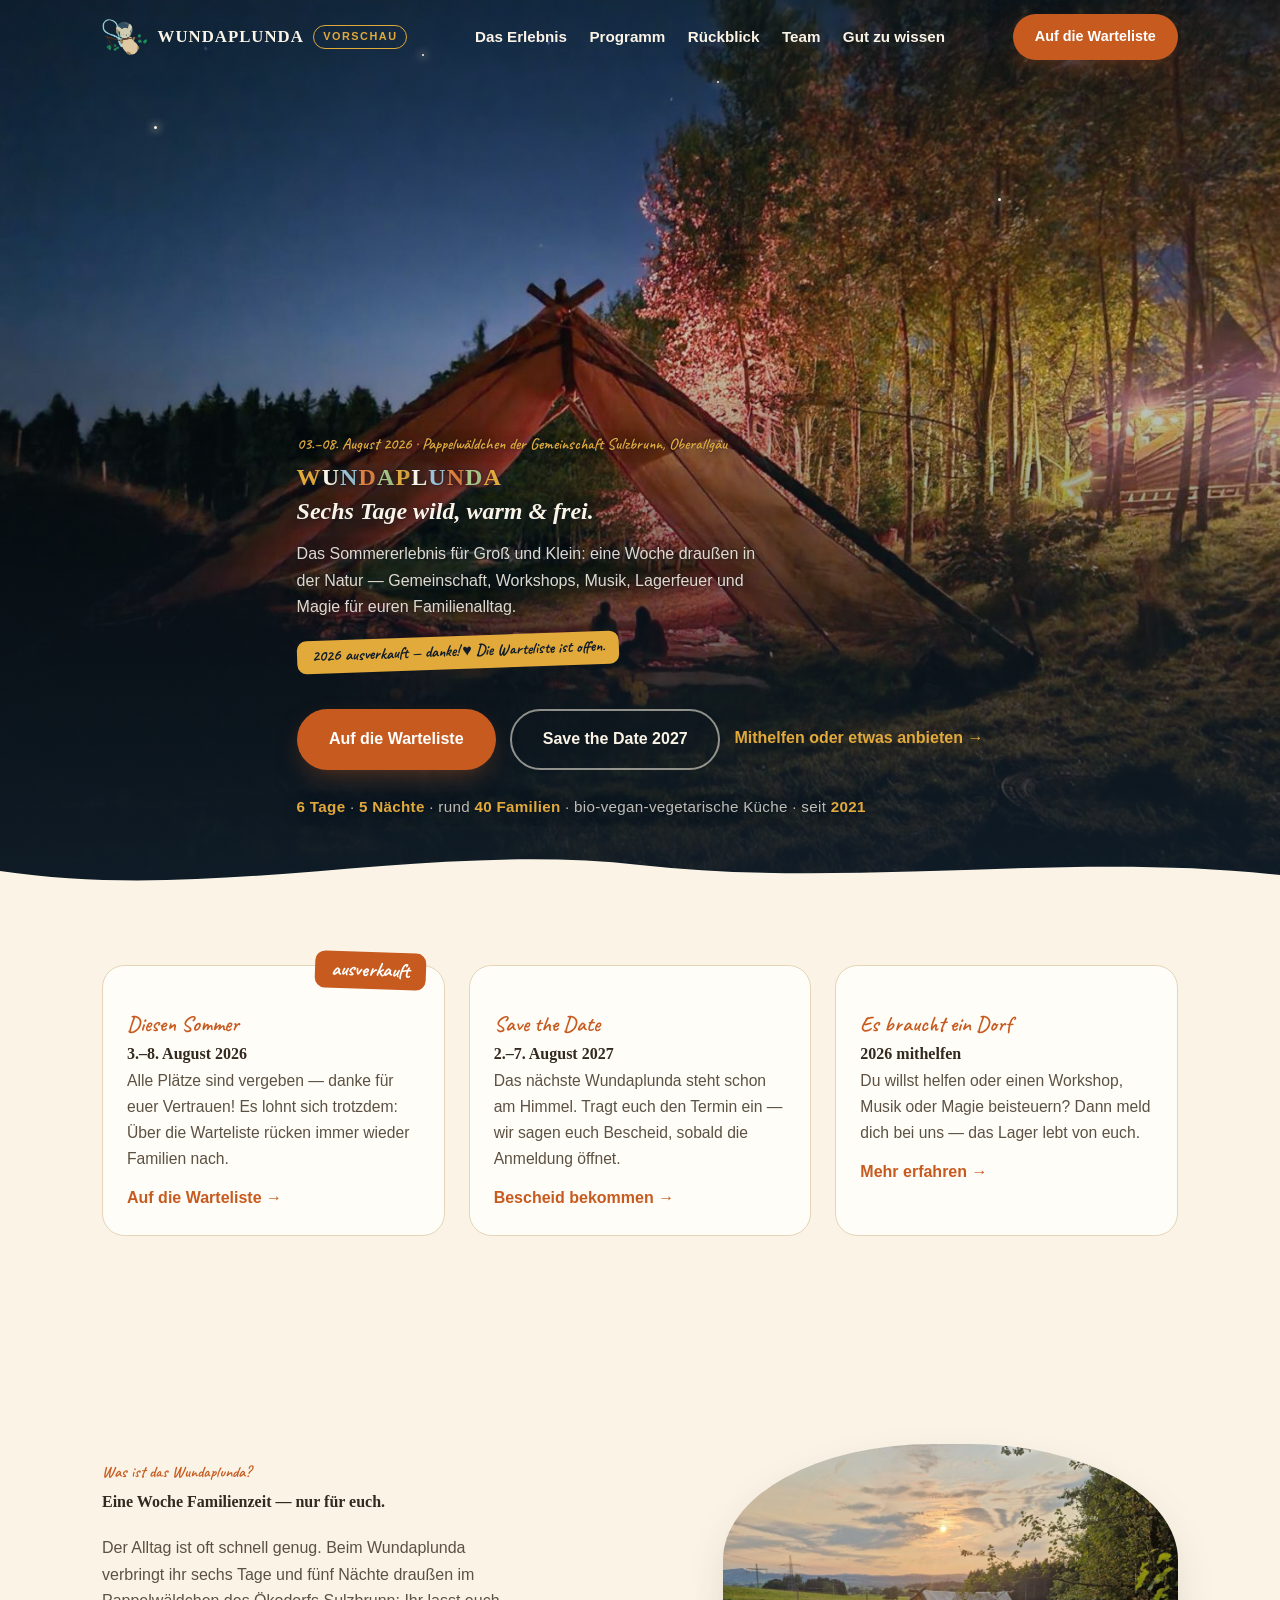
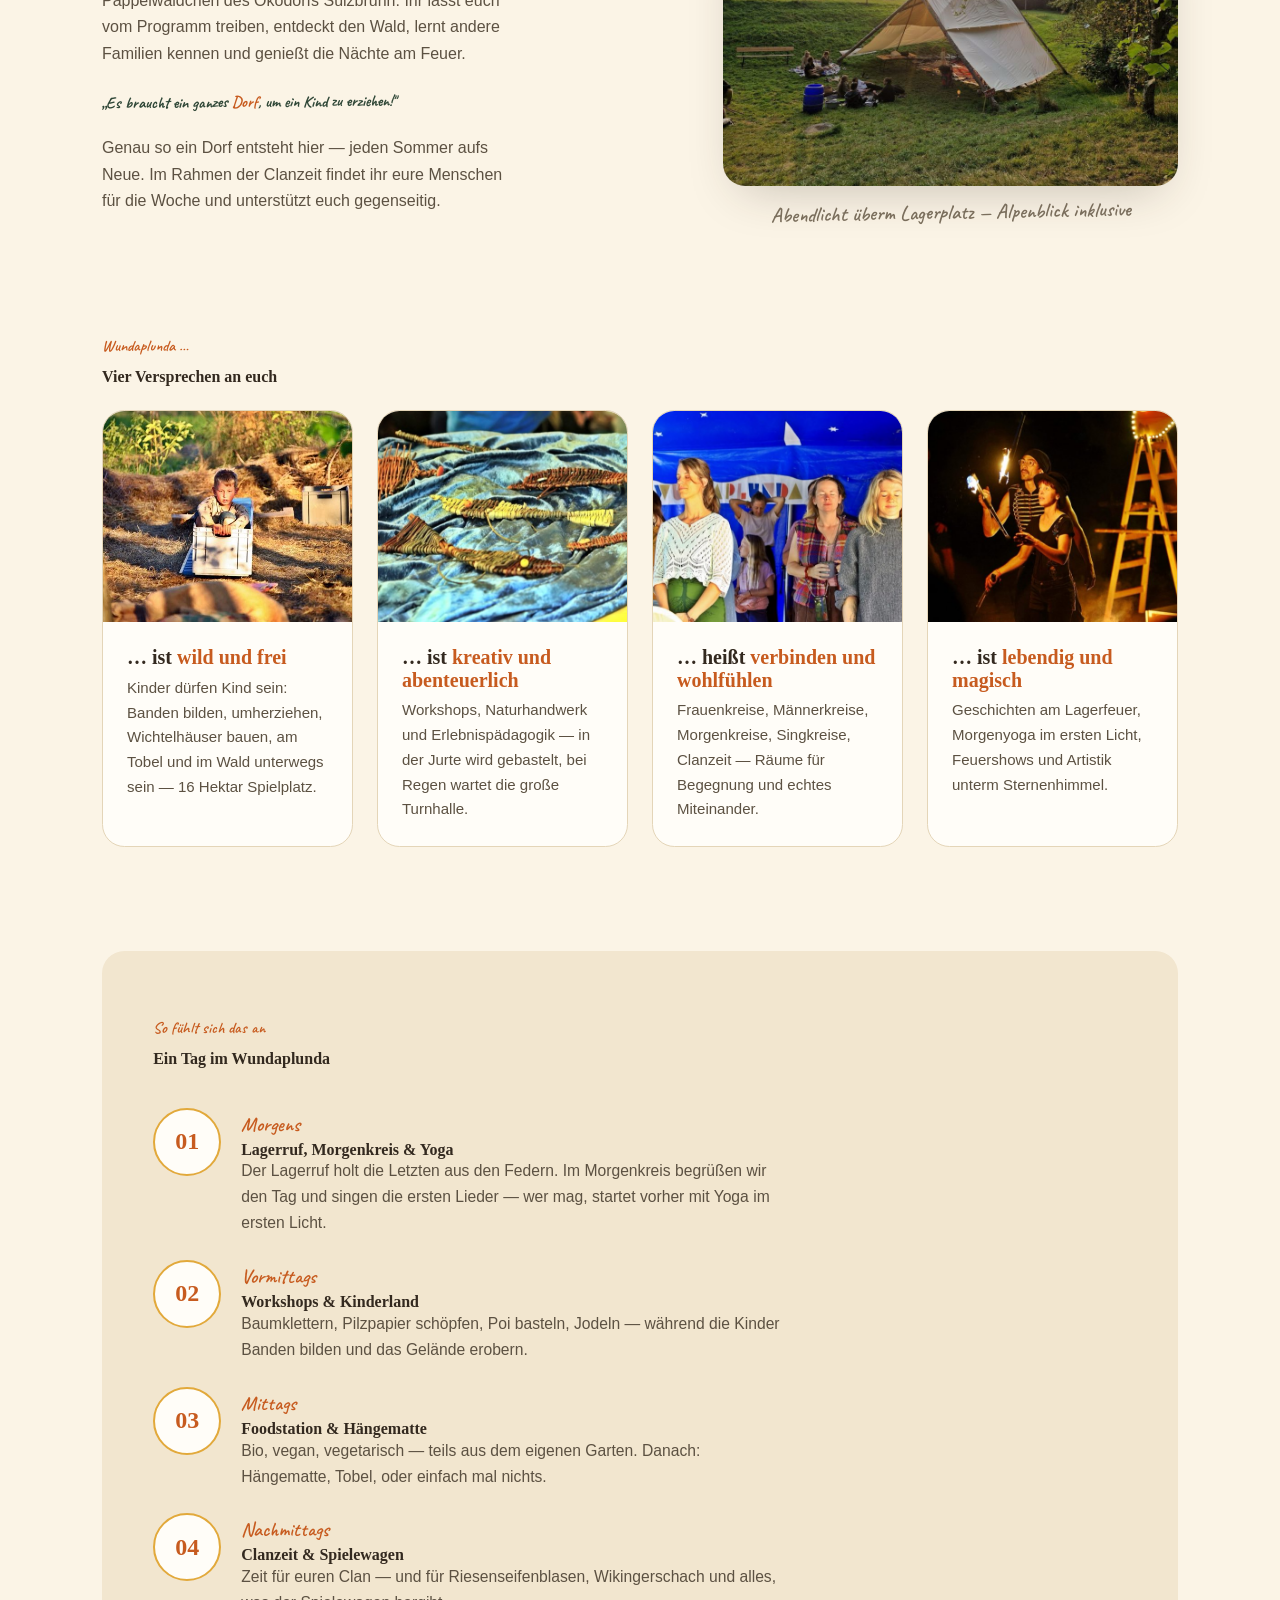
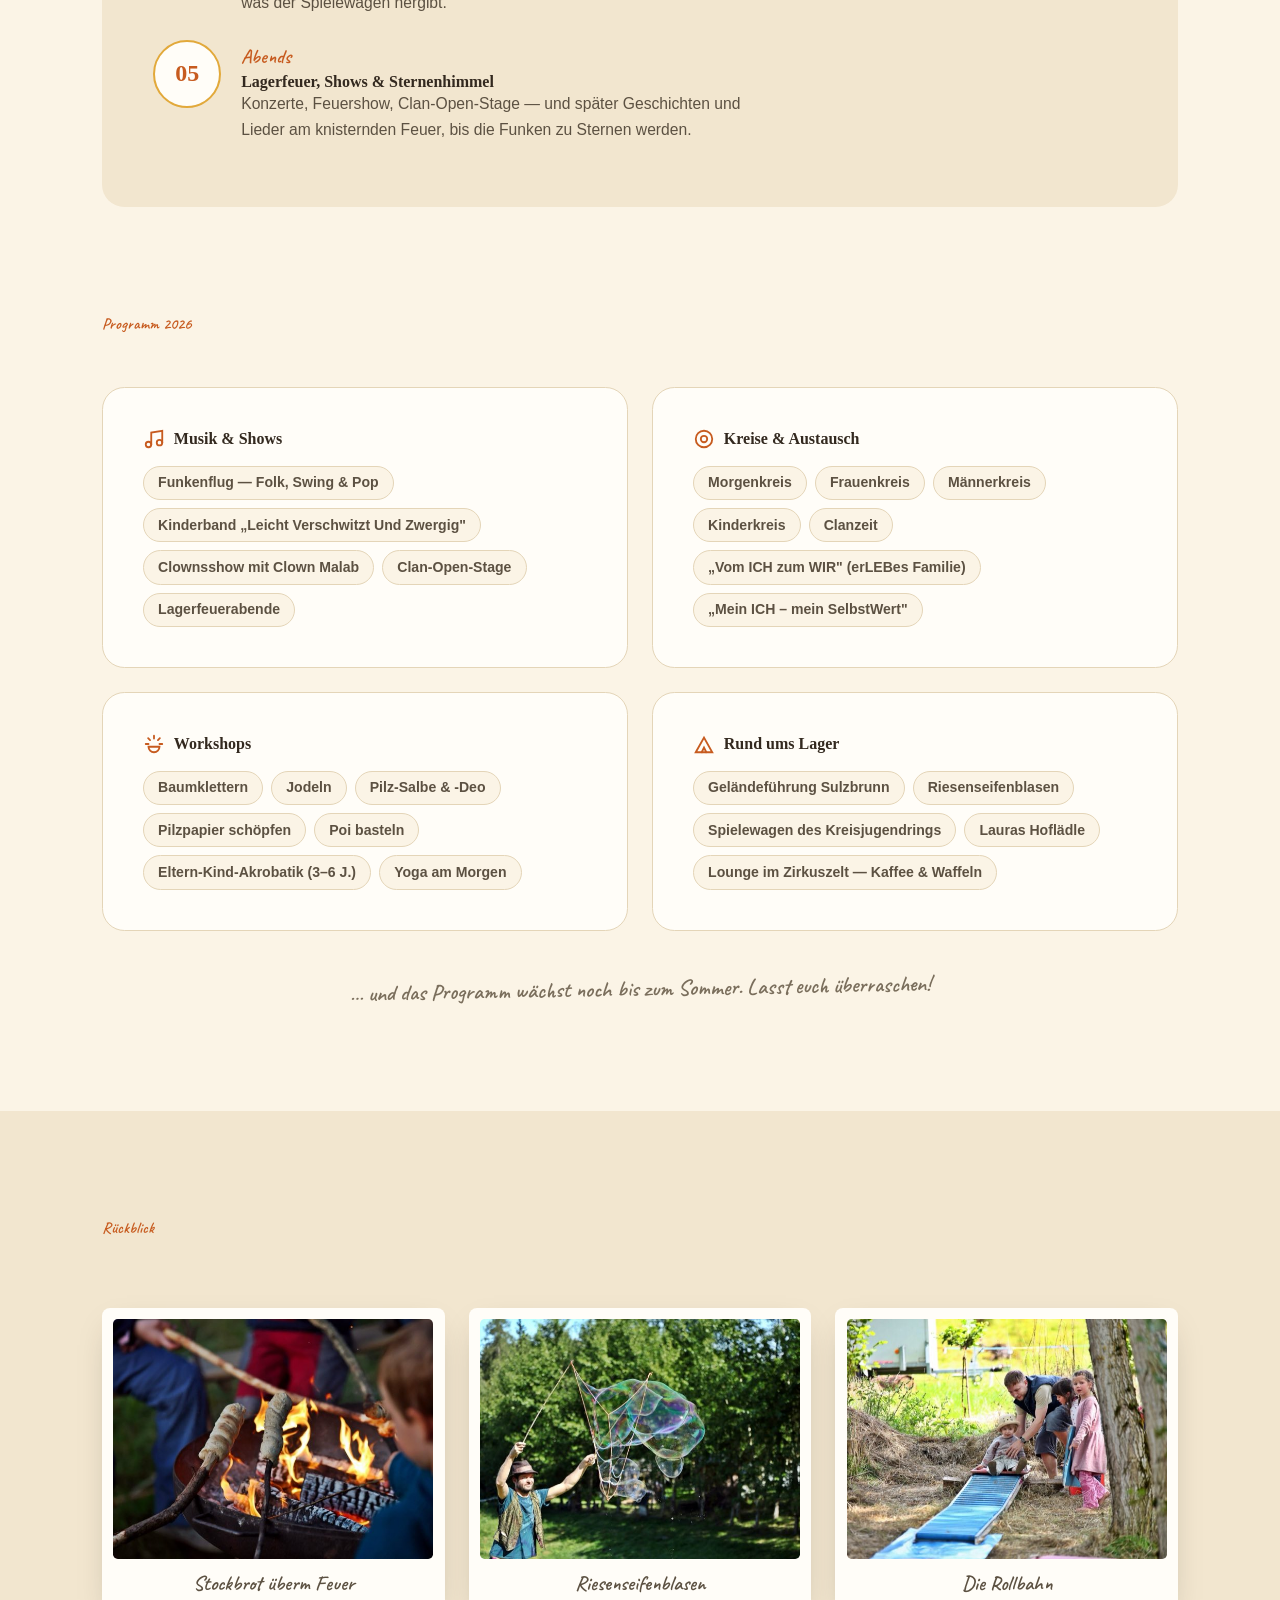
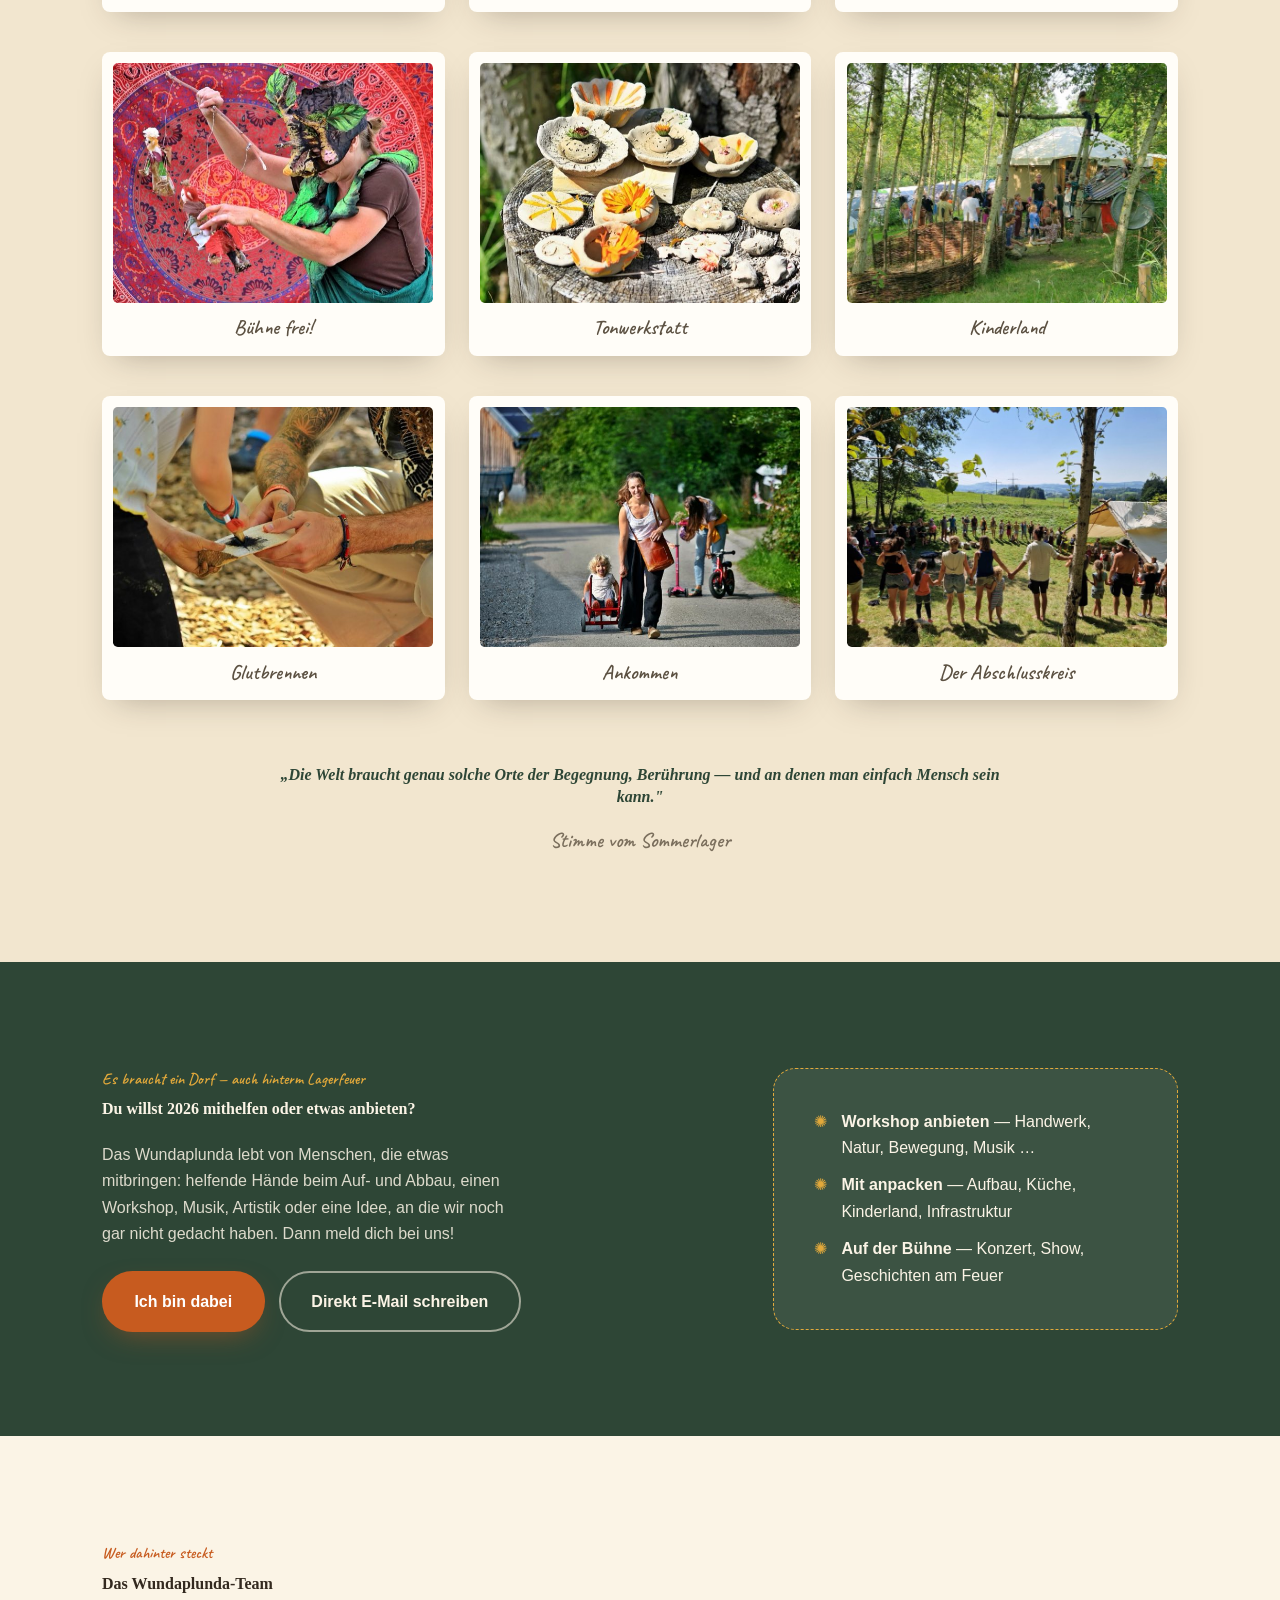
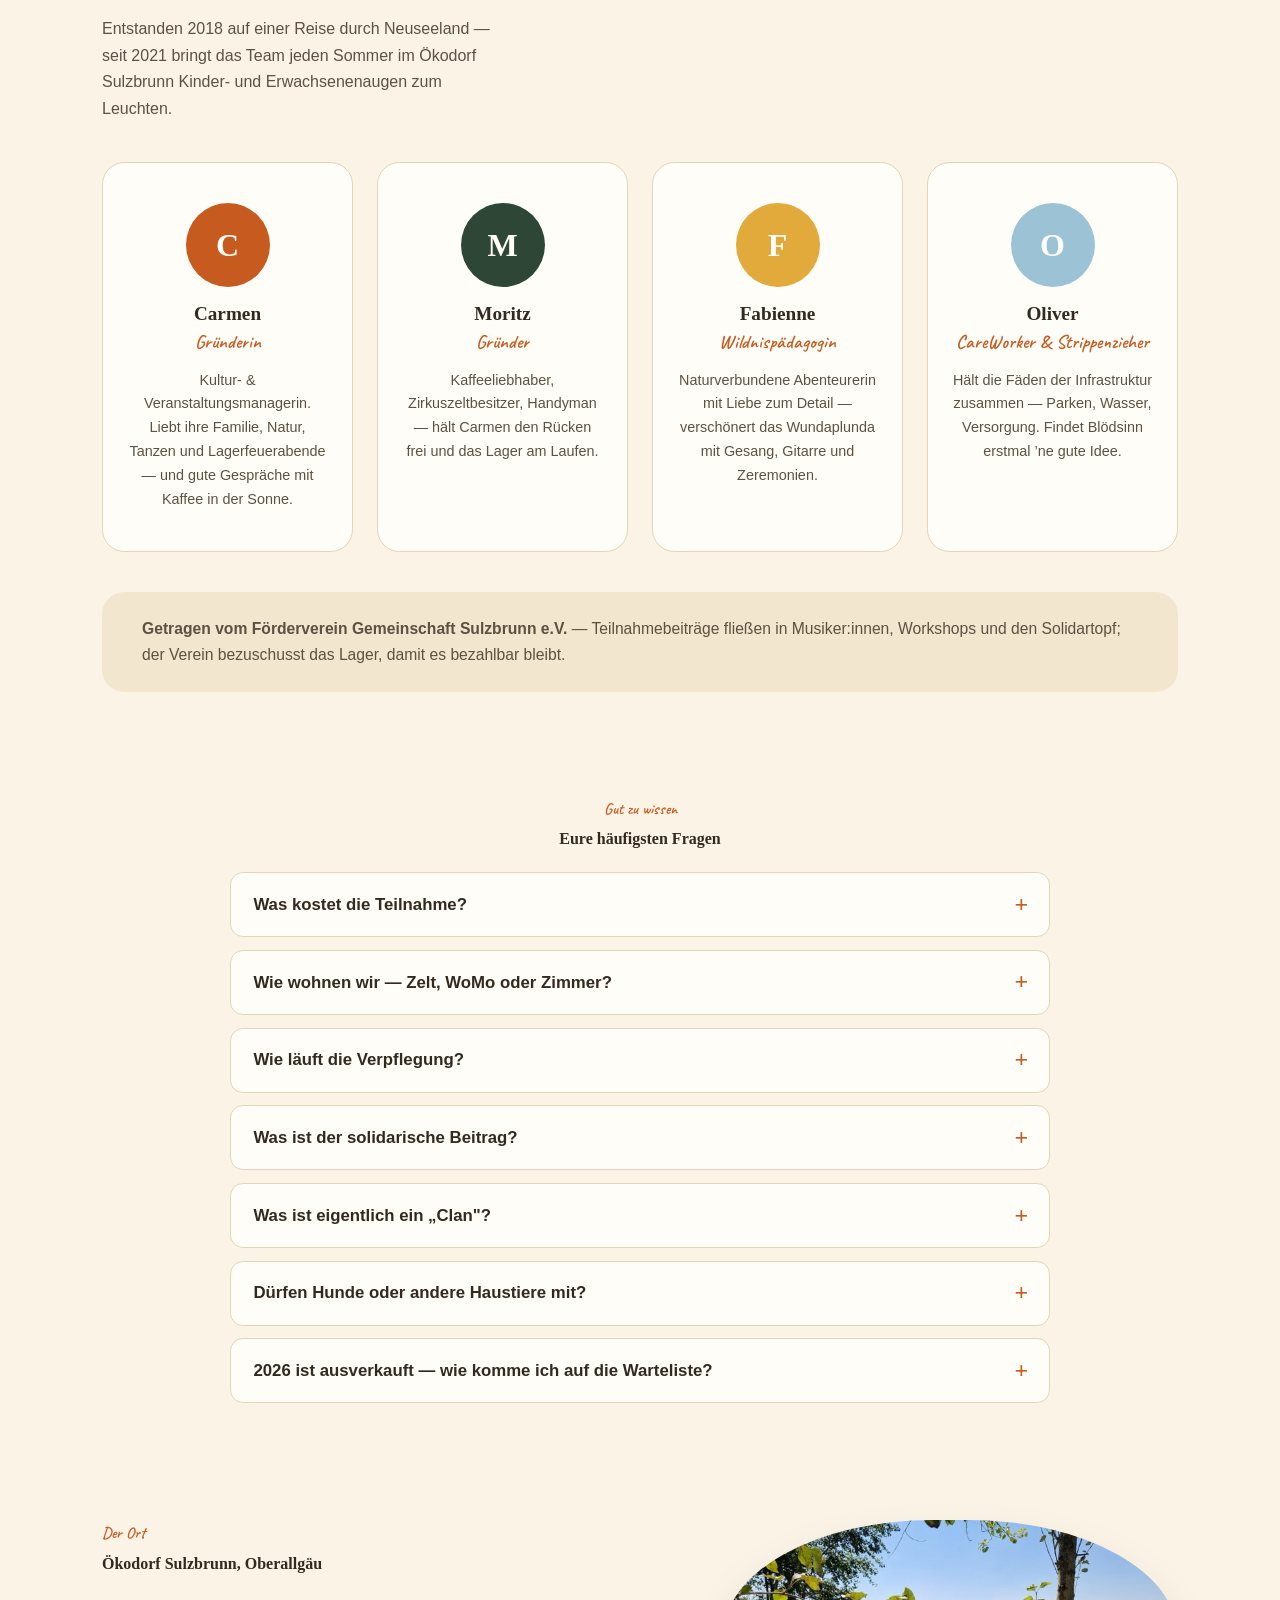
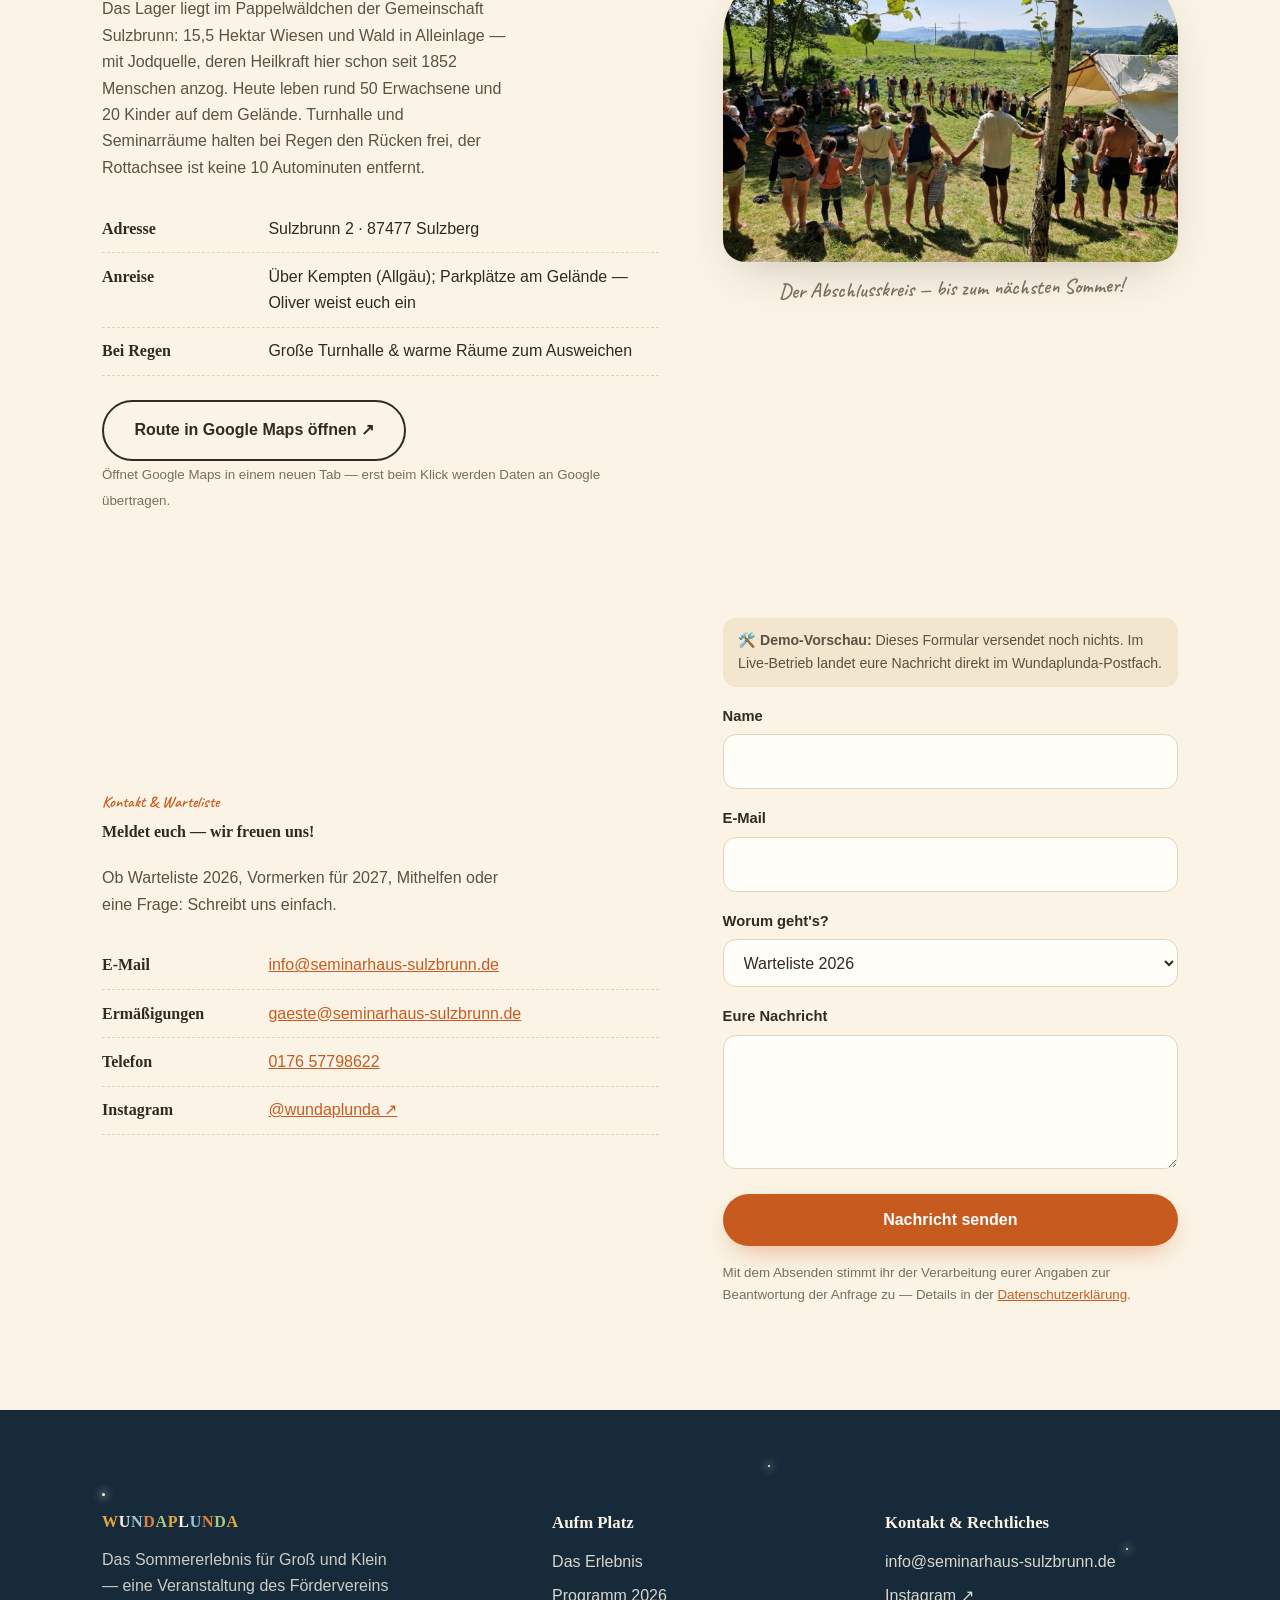
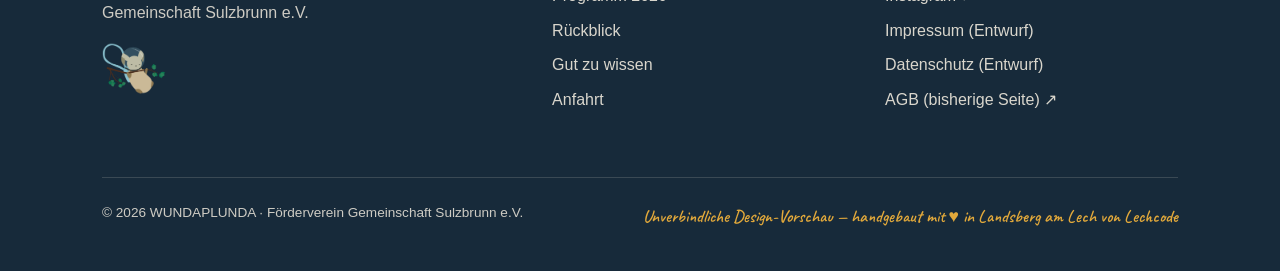
==== index.html @ b1e752c8 "Wundaplunda Design-Vorschau (Demo, noindex) Unverbindliche Design-Vorschau für das Familien-Sommerca" ====
<!DOCTYPE html>
<html lang="de">
<head>
<meta charset="UTF-8">
<meta name="viewport" content="width=device-width, initial-scale=1.0">
<script>if(location.search.indexOf('foto')===-1)document.documentElement.classList.add('js')</script>
<!-- ENTFERNEN sobald Impressum+Datenschutz live & von der Kundin freigegeben -->
<meta name="robots" content="noindex, nofollow">
<title>WUNDAPLUNDA – Familien-Sommercamp im Allgäu · 03.–08. August 2026 · Vorschau</title>
<meta name="description" content="Das Sommererlebnis für Groß und Klein: 6 Tage Natur, Gemeinschaft, Workshops und Lagerfeuer im Ökodorf Sulzbrunn im Oberallgäu. 2026 ausverkauft – Warteliste offen, Save the Date 2027.">
<meta property="og:title" content="WUNDAPLUNDA – Das Sommererlebnis für Groß und Klein">
<meta property="og:description" content="6 Tage Familien-Natur-Camp im Ökodorf Sulzbrunn, Oberallgäu. 2026 ausverkauft – Warteliste offen · Save the Date: 02.–07.08.2027.">
<meta property="og:type" content="website">
<meta property="og:locale" content="de_DE">
<meta property="og:image" content="https://lechcode.github.io/wundaplunda-vorschau/assets/og.jpg">
<meta property="og:url" content="https://lechcode.github.io/wundaplunda-vorschau/">
<meta name="theme-color" content="#172A3A">
<link rel="icon" href="data:image/svg+xml,%3Csvg xmlns='http://www.w3.org/2000/svg' viewBox='0 0 64 64'%3E%3Ccircle cx='32' cy='32' r='32' fill='%23172A3A'/%3E%3Cpath d='M32 14 L50 50 L14 50 Z' fill='%23FBF4E6'/%3E%3Cpath d='M32 30 L40 50 L24 50 Z' fill='%23C75B1F'/%3E%3Ccircle cx='48' cy='16' r='2.5' fill='%23E2A93B'/%3E%3Ccircle cx='16' cy='22' r='1.5' fill='%23E2A93B'/%3E%3C/svg%3E">
<link rel="preload" href="assets/fonts/fraunces-900.woff2" as="font" type="font/woff2" crossorigin>
<link rel="preload" as="image" href="assets/img/hero-nacht-700.jpg" media="(max-width: 540px)">
<link rel="preload" as="image" href="assets/img/hero-nacht-900.jpg" media="(min-width: 541px) and (max-width: 720px)">
<link rel="preload" as="image" href="assets/img/hero-nacht-1600.jpg" media="(min-width: 1201px)">
<link rel="stylesheet" href="assets/fonts.css">
<script type="application/ld+json">
{"@context":"https://schema.org","@type":"Event","name":"WUNDAPLUNDA – Das Sommererlebnis für Groß und Klein","startDate":"2026-08-03","endDate":"2026-08-08","eventAttendanceMode":"https://schema.org/OfflineEventAttendanceMode","eventStatus":"https://schema.org/EventScheduled","location":{"@type":"Place","name":"Gemeinschaft Sulzbrunn (Pappelwäldchen)","address":{"@type":"PostalAddress","streetAddress":"Sulzbrunn 2","postalCode":"87477","addressLocality":"Sulzberg","addressRegion":"Bayern","addressCountry":"DE"}},"organizer":{"@type":"Organization","name":"Förderverein Gemeinschaft Sulzbrunn e.V.","email":"info@seminarhaus-sulzbrunn.de"},"offers":{"@type":"Offer","price":"180","priceCurrency":"EUR","availability":"https://schema.org/SoldOut"},"sameAs":["https://www.instagram.com/wundaplunda/"]}
</script>
<style>
:root{
  --creme:#FBF4E6; --sand:#F2E6CF; --nacht:#172A3A; --nacht-tief:#101D29;
  --tanne:#2E4636; --ink:#33291F; --ink-soft:#5C5142; --muted:#7A6E5C;
  --glut:#C75B1F; --glut-tief:#A8481A; --honig:#E2A93B; --himmel:#9CC3D5; --salbei:#A8C686;
  --line:#E4D5B8; --hell:#FFFDF8;
  --display:'Fraunces',Georgia,serif; --sans:'Nunito Sans',-apple-system,'Segoe UI',sans-serif; --hand:'Caveat',cursive;
  --step--1:clamp(.83rem,.8rem+.2vw,.94rem); --step-0:clamp(1rem,.95rem+.3vw,1.13rem);
  --step-1:clamp(1.2rem,1.1rem+.5vw,1.5rem); --step-2:clamp(1.5rem,1.3rem+1vw,2rem);
  --step-3:clamp(1.9rem,1.5rem+1.8vw,2.7rem); --step-4:clamp(2.3rem,1.8rem+2.8vw,3.7rem);
  --step-5:clamp(2.8rem,2rem+4vw,4.6rem);
  --s1:.5rem; --s2:1rem; --s3:1.5rem; --s4:2.5rem; --s5:4rem; --s6:6.5rem;
  --radius:1.4rem; --radius-s:.8rem; --shadow:0 18px 50px -18px rgba(51,41,31,.28);
  --ease:cubic-bezier(.22,.8,.3,1); --nav-h:74px; --wrap:1140px;
}
*{margin:0;padding:0;box-sizing:border-box}
html{scroll-behavior:smooth;scroll-padding-top:calc(var(--nav-h) + 14px)}
@media (prefers-reduced-motion:reduce){html{scroll-behavior:auto}}
body{font-family:var(--sans);font-size:var(--step-0);line-height:1.65;color:var(--ink);background:var(--creme);overflow-x:hidden;-webkit-font-smoothing:antialiased}
img{max-width:100%;height:auto;display:block}
a{color:var(--glut)}
h1,h2,h3{font-family:var(--display);line-height:1.12;font-weight:700}
.sr-only{position:absolute;width:1px;height:1px;padding:0;margin:-1px;overflow:hidden;clip:rect(0 0 0 0);white-space:nowrap;border:0}
.skip{position:absolute;left:-999px;top:0;background:var(--glut);color:#fff;padding:.7rem 1.2rem;z-index:200;border-radius:0 0 .6rem 0;font-weight:700;text-decoration:none}
.skip:focus{left:0}
:focus-visible{outline:3px solid var(--glut);outline-offset:3px;border-radius:4px}
.wrap{max-width:var(--wrap);margin:0 auto;padding:0 clamp(1.1rem,4vw,2rem)}
section{padding:var(--s6) 0}
.eyebrow{font-family:var(--hand);font-size:clamp(1.3rem,1.1rem+1vw,1.7rem);color:var(--glut);display:block;margin-bottom:var(--s1)}
.dark .eyebrow{color:var(--honig)}
h2{font-size:var(--step-3);margin-bottom:var(--s3)}
.lead{font-size:var(--step-1);color:var(--ink-soft);max-width:46ch}
.btn{display:inline-block;font-weight:700;font-size:var(--step-0);text-decoration:none;border-radius:99px;padding:.95em 1.9em;transition:transform .25s var(--ease),box-shadow .25s var(--ease),background .25s;border:2px solid transparent;cursor:pointer}
.btn-glut{background:var(--glut);color:#fff;box-shadow:0 10px 28px -10px rgba(199,91,31,.55)}
.btn-glut:hover{background:var(--glut-tief);transform:translateY(-2px)}
.btn-ghost{border-color:rgba(251,244,230,.55);color:var(--creme)}
.btn-ghost:hover{background:rgba(251,244,230,.12);transform:translateY(-2px)}
.btn-ghost.on-light{border-color:var(--ink);color:var(--ink)}
.btn-ghost.on-light:hover{background:rgba(51,41,31,.06)}

/* ---------- Nav ---------- */
.nav{position:fixed;inset:0 0 auto 0;height:var(--nav-h);z-index:100;display:flex;align-items:center;transition:background .3s,box-shadow .3s}
.nav .wrap{width:100%;display:flex;align-items:center;justify-content:space-between;gap:1rem}
.nav.scrolled{background:rgba(251,244,230,.92);backdrop-filter:blur(12px);box-shadow:0 4px 24px rgba(51,41,31,.1)}
.brand{display:flex;align-items:center;gap:.6rem;text-decoration:none}
.brand img{width:46px;height:39px;object-fit:contain}
.brand b{font-family:var(--display);font-weight:900;letter-spacing:.06em;font-size:1.05rem;color:var(--creme);transition:color .3s}
.nav.scrolled .brand b{color:var(--ink)}
.demo-pill{font-size:.68rem;font-weight:700;letter-spacing:.14em;text-transform:uppercase;border:1.5px solid var(--honig);color:var(--honig);border-radius:99px;padding:.2em .8em}
.nav.scrolled .demo-pill{color:var(--glut);border-color:var(--glut)}
.nav nav{display:flex;align-items:center;gap:1.4rem}
.nav nav a{text-decoration:none;font-weight:600;font-size:.95rem;color:var(--creme);transition:color .3s}
.nav.scrolled nav a{color:var(--ink)}
.nav nav a:hover{color:var(--honig)}
.nav .btn{padding:.6em 1.4em;font-size:.9rem}
.burger{display:none;background:none;border:0;width:46px;height:46px;cursor:pointer;z-index:130}
.burger span{display:block;width:25px;height:2.5px;background:var(--creme);margin:5.5px auto;border-radius:2px;transition:all .3s var(--ease)}
.nav.scrolled .burger span{background:var(--ink)}
.menu-open .burger span:nth-child(1){transform:translateY(8px) rotate(45deg)}
.menu-open .burger span:nth-child(2){opacity:0}
.menu-open .burger span:nth-child(3){transform:translateY(-8px) rotate(-45deg)}
.mobile-menu{position:fixed;inset:0;background:var(--nacht);display:flex;flex-direction:column;align-items:center;justify-content:center;gap:1.6rem;z-index:120;opacity:0;visibility:hidden;transition:opacity .35s var(--ease),visibility .35s}
.menu-open .mobile-menu{opacity:1;visibility:visible}
.mobile-menu a{color:var(--creme);text-decoration:none;font-family:var(--display);font-size:1.6rem;font-weight:600}
.mobile-menu a:hover{color:var(--honig)}
@media (max-width:920px){.nav nav,.nav .btn-glut{display:none}.burger{display:block}}

/* ---------- Hero ---------- */
.hero{position:relative;min-height:100svh;display:flex;align-items:flex-end;color:var(--creme);background:var(--nacht);padding:0}
.hero picture{position:absolute;inset:0}
.hero-img{position:absolute;inset:0;width:100%;height:100%;object-fit:cover;object-position:center 38%}
.hero::after{content:"";position:absolute;inset:0;background:linear-gradient(180deg,rgba(16,29,41,.55) 0%,rgba(16,29,41,.18) 38%,rgba(16,29,41,.62) 74%,rgba(16,29,41,.94) 100%)}
.hero .wrap{position:relative;z-index:2;padding-top:calc(var(--nav-h) + 4vh);padding-bottom:clamp(4.5rem,9vh,7rem)}
.hero .eyebrow,.hero .wordmark,.hero .h1-line,.hero p.sub,.hero-facts{text-shadow:0 1px 14px rgba(16,29,41,.85),0 0 2px rgba(16,29,41,.6)}
.star{position:absolute;border-radius:50%;background:#FFF6DF;box-shadow:0 0 8px 1px rgba(255,246,223,.9);z-index:1}
.js .star{animation:twinkle 3.4s ease-in-out infinite}
.star:nth-child(2){animation-delay:1.1s}.star:nth-child(3){animation-delay:2.2s}.star:nth-child(4){animation-delay:.6s}
@keyframes twinkle{0%,100%{opacity:.25}50%{opacity:1}}
.hero-badge{display:inline-block;font-family:var(--hand);font-size:clamp(1.25rem,1.1rem+.8vw,1.6rem);font-weight:700;color:var(--nacht-tief);background:var(--honig);padding:.15em .9em .25em;border-radius:.6em;transform:rotate(-2deg);margin:var(--s2) 0;box-shadow:var(--shadow)}
.wordmark{font-family:var(--display);font-weight:900;font-size:var(--step-5);letter-spacing:.045em;line-height:1.04;display:block}
.wordmark span:nth-child(5n+1){color:var(--honig)}
.wordmark span:nth-child(5n+2){color:var(--creme)}
.wordmark span:nth-child(5n+3){color:var(--himmel)}
.wordmark span:nth-child(5n+4){color:#E0813F}
.wordmark span:nth-child(5n+5){color:var(--salbei)}
.hero h1 .h1-line{display:block;font-size:var(--step-3);font-weight:600;color:var(--creme);margin-top:.35em;font-style:italic}
.hero p.sub{max-width:52ch;margin:var(--s2) 0 0;color:rgba(251,244,230,.88);font-size:var(--step-1)}
.hero-ctas{display:flex;flex-wrap:wrap;gap:.9rem;align-items:center;margin-top:var(--s3)}
.hero-link{color:var(--honig);font-weight:700;text-decoration:none;border-bottom:2px solid transparent}
.hero-link:hover{border-color:var(--honig)}
.hero-facts{margin-top:var(--s3);font-size:.95rem;color:rgba(251,244,230,.75);letter-spacing:.02em}
.hero-facts b{color:var(--honig);font-weight:700}

/* ---------- Wellen-Trenner ---------- */
.wave{display:block;width:100%;height:60px;margin-top:-59px;position:relative;z-index:3}

/* ---------- Termin-Leiste ---------- */
.termine{padding-top:var(--s5)}
.cards3{display:grid;grid-template-columns:repeat(3,1fr);gap:var(--s3)}
.tcard{background:var(--hell);border:1px solid var(--line);border-radius:var(--radius);padding:var(--s4) var(--s3) var(--s3);position:relative;transition:transform .3s var(--ease),box-shadow .3s var(--ease)}
.tcard:hover{transform:translateY(-5px);box-shadow:var(--shadow)}
.tcard .tag{font-family:var(--hand);font-size:1.35rem;color:var(--glut)}
.tcard h3{font-size:var(--step-2);margin:.2em 0 .35em}
.tcard p{color:var(--ink-soft);font-size:.98rem}
.tcard a.more{font-weight:700;text-decoration:none;display:inline-block;margin-top:.8em}
.soldout{position:absolute;top:-14px;right:18px;font-family:var(--hand);font-weight:700;font-size:1.25rem;background:var(--glut);color:#fff;padding:.05em .8em .15em;border-radius:.5em;transform:rotate(2deg)}

/* ---------- Erlebnis ---------- */
.split{display:grid;grid-template-columns:1.1fr .9fr;gap:var(--s5);align-items:center}
.arch{border-radius:46% 46% var(--radius) var(--radius)/34% 34% var(--radius) var(--radius);overflow:hidden;box-shadow:var(--shadow);position:relative}
.arch img{width:100%;height:100%;object-fit:cover}
.caption{font-family:var(--hand);font-size:1.3rem;color:var(--muted);text-align:center;margin-top:.6rem;transform:rotate(-1deg)}
.dorf-zitat{font-family:var(--hand);font-size:clamp(1.7rem,1.3rem+2vw,2.6rem);line-height:1.25;color:var(--tanne);margin:var(--s3) 0;display:block;transform:rotate(-.5deg)}
.dorf-zitat b{color:var(--glut)}

/* ---------- Werte ---------- */
.werte-grid{display:grid;grid-template-columns:repeat(4,1fr);gap:var(--s3)}
.wcard{background:var(--hell);border-radius:var(--radius);overflow:hidden;border:1px solid var(--line);transition:transform .3s var(--ease),box-shadow .3s var(--ease)}
.wcard:hover{transform:translateY(-6px);box-shadow:var(--shadow)}
.wcard img{aspect-ratio:4/3.4;object-fit:cover;width:100%}
.wcard .pad{padding:var(--s3)}
.wcard h3{font-size:1.25rem;margin-bottom:.35em}
.wcard h3 em{color:var(--glut);font-style:normal}
.wcard p{font-size:.94rem;color:var(--ink-soft)}

/* ---------- Tagesablauf ---------- */
.tag-ablauf{background:var(--sand);border-radius:var(--radius);padding:var(--s5) clamp(1.2rem,4vw,3.5rem)}
.steps{counter-reset:s;display:grid;gap:var(--s3);margin-top:var(--s4)}
.step{display:grid;grid-template-columns:64px 1fr;gap:var(--s3);align-items:start;counter-increment:s}
.step::before{content:counter(s,decimal-leading-zero);font-family:var(--display);font-weight:900;font-size:1.5rem;color:var(--glut);background:var(--hell);border:2px solid var(--honig);width:64px;height:64px;border-radius:50%;display:flex;align-items:center;justify-content:center}
.step h3{font-size:var(--step-1)}
.step .when{font-family:var(--hand);color:var(--glut);font-size:1.25rem;display:block}
.step p{color:var(--ink-soft);font-size:.98rem;max-width:62ch}

/* ---------- Programm ---------- */
.prog-grid{display:grid;grid-template-columns:repeat(2,1fr);gap:var(--s3)}
.pcard{background:var(--hell);border:1px solid var(--line);border-radius:var(--radius);padding:var(--s4)}
.pcard h3{font-size:var(--step-1);margin-bottom:var(--s2);display:flex;align-items:center;gap:.55em}
.pcard h3 svg{flex:none}
.chips{display:flex;flex-wrap:wrap;gap:.5rem}
.chip{font-size:.88rem;font-weight:600;background:var(--creme);border:1px solid var(--line);border-radius:99px;padding:.32em 1em;color:var(--ink-soft)}
.prog-note{font-family:var(--hand);font-size:1.4rem;color:var(--muted);text-align:center;margin-top:var(--s4);transform:rotate(-1deg)}

/* ---------- Galerie ---------- */
.galerie{background:var(--sand)}
.polaroids{display:grid;grid-template-columns:repeat(3,1fr);gap:var(--s4) var(--s3);margin-top:var(--s4)}
.pol{background:var(--hell);padding:.7rem .7rem 0;border-radius:.5rem;box-shadow:0 12px 32px -14px rgba(51,41,31,.35);transition:transform .35s var(--ease)}
.pol:nth-child(3n+1){transform:rotate(-1.6deg)}
.pol:nth-child(3n+2){transform:rotate(1.2deg)}
.pol:nth-child(3n+3){transform:rotate(-.7deg)}
.pol:hover{transform:rotate(0) scale(1.04);z-index:2}
.pol img{aspect-ratio:4/3;object-fit:cover;border-radius:.3rem;width:100%}
.pol figcaption{font-family:var(--hand);font-size:1.3rem;text-align:center;padding:.45rem 0 .7rem;color:var(--ink-soft)}
.stimme{max-width:760px;margin:var(--s5) auto 0;text-align:center}
.stimme blockquote{font-family:var(--display);font-style:italic;font-weight:600;font-size:var(--step-2);line-height:1.35;color:var(--tanne)}
.stimme cite{font-family:var(--hand);font-style:normal;font-size:1.3rem;color:var(--muted);display:block;margin-top:var(--s2)}

/* ---------- Helfen (dunkel) ---------- */
.dark{background:var(--tanne);color:var(--creme)}
.dark h2{color:var(--creme)}
.dark .lead{color:rgba(251,244,230,.85)}
.helfen .wrap{display:grid;grid-template-columns:1.2fr .8fr;gap:var(--s5);align-items:center}
.helfen-box{background:rgba(251,244,230,.07);border:1px dashed var(--honig);border-radius:var(--radius);padding:var(--s4)}
.helfen-box ul{list-style:none;display:grid;gap:.7rem}
.helfen-box li{padding-left:1.7em;position:relative}
.helfen-box li::before{content:"✺";position:absolute;left:0;color:var(--honig)}

/* ---------- Team ---------- */
.team-grid{display:grid;grid-template-columns:repeat(4,1fr);gap:var(--s3)}
.tm{background:var(--hell);border:1px solid var(--line);border-radius:var(--radius);padding:var(--s4) var(--s3);text-align:center}
.avatar{width:84px;height:84px;border-radius:50%;margin:0 auto var(--s2);display:flex;align-items:center;justify-content:center;font-family:var(--display);font-weight:900;font-size:2rem;color:var(--hell)}
.tm h3{font-size:1.2rem}
.tm .role{font-family:var(--hand);font-size:1.2rem;color:var(--glut);display:block;margin:.15em 0 .5em}
.tm p{font-size:.9rem;color:var(--ink-soft)}
.verein{margin-top:var(--s4);background:var(--sand);border-radius:var(--radius);padding:var(--s3) var(--s4);font-size:.98rem;color:var(--ink-soft)}

/* ---------- FAQ ---------- */
.faq-list{max-width:820px;margin:0 auto}
details{background:var(--hell);border:1px solid var(--line);border-radius:var(--radius-s);margin-bottom:.8rem;overflow:hidden}
summary{cursor:pointer;font-weight:700;font-family:var(--sans);font-size:1.05rem;padding:1.1rem 3.2rem 1.1rem 1.4rem;list-style:none;position:relative}
summary::-webkit-details-marker{display:none}
summary::after{content:"+";position:absolute;right:1.3rem;top:50%;transform:translateY(-50%);font-family:var(--display);font-size:1.5rem;color:var(--glut);transition:transform .3s var(--ease)}
details[open] summary::after{transform:translateY(-50%) rotate(45deg)}
details .a{padding:0 1.4rem 1.3rem;color:var(--ink-soft);font-size:.97rem}
details .a ul{margin:.4em 0 .4em 1.2em}
details .a b{color:var(--ink)}

/* ---------- Ort & Kontakt ---------- */
.ort .split{align-items:start}
.info-zeile{display:flex;gap:.9rem;align-items:baseline;padding:.65rem 0;border-bottom:1px dashed var(--line)}
.info-zeile b{min-width:9.5em;font-family:var(--display)}
form{display:grid;gap:1rem}
label{font-weight:700;font-size:.92rem}
input,select,textarea{width:100%;font:inherit;padding:.85em 1em;border:1.5px solid var(--line);border-radius:var(--radius-s);background:var(--hell);color:var(--ink);margin-top:.3rem}
input:focus,select:focus,textarea:focus{outline:3px solid rgba(199,91,31,.35);border-color:var(--glut)}
.hp{position:absolute;left:-9999px}
.demo-note{font-size:.88rem;background:var(--sand);border-radius:var(--radius-s);padding:.8em 1.1em;color:var(--ink-soft)}
.form-ok{display:none;background:var(--tanne);color:var(--creme);border-radius:var(--radius-s);padding:1em 1.2em;font-weight:600}

/* ---------- Footer ---------- */
footer{background:var(--nacht);color:rgba(251,244,230,.8);padding:var(--s6) 0 var(--s4);position:relative;overflow:hidden}
footer .wordmark{font-size:var(--step-2)}
footer .cols{display:grid;grid-template-columns:1.4fr 1fr 1fr;gap:var(--s4);position:relative;z-index:2}
footer h3{font-family:var(--display);color:var(--creme);margin-bottom:var(--s2);font-size:1.05rem}
footer a{color:rgba(251,244,230,.85);text-decoration:none}
footer a:hover{color:var(--honig)}
footer ul{list-style:none;display:grid;gap:.5rem}
.foot-maus{width:64px;opacity:.9;margin-top:var(--s2)}
.legal{margin-top:var(--s5);padding-top:var(--s3);border-top:1px solid rgba(251,244,230,.15);font-size:.85rem;display:flex;flex-wrap:wrap;gap:1rem;justify-content:space-between;position:relative;z-index:2}
.legal .lech{font-family:var(--hand);font-size:1.1rem;color:var(--honig)}

/* ---------- Sticky Mobile Bar ---------- */
.sticky-bar{display:none}
@media (max-width:720px){
  .sticky-bar{display:grid;grid-template-columns:1fr 1fr 1fr;position:fixed;bottom:0;left:0;right:0;z-index:90;background:rgba(23,42,58,.97);backdrop-filter:blur(8px);box-shadow:0 -6px 24px rgba(0,0,0,.25)}
  .sticky-bar a{color:var(--creme);text-decoration:none;text-align:center;font-size:.8rem;font-weight:700;padding:.7rem .2rem calc(.7rem + env(safe-area-inset-bottom))}
  .sticky-bar a span{display:block;font-size:1.05rem}
  .sticky-bar a + a{border-left:1px solid rgba(251,244,230,.15)}
  body{padding-bottom:64px}
}

/* ---------- Reveal & Motion ---------- */
.js .reveal{opacity:0;transform:translateY(26px);transition:opacity .65s var(--ease),transform .65s var(--ease)}
.js .reveal.in{opacity:1;transform:none}
@media (prefers-reduced-motion:reduce){
  .js .reveal{opacity:1;transform:none;transition:none}
  .js .star{animation:none}
  .tcard,.wcard,.pol,.btn{transition:none}
}

/* ---------- Responsive ---------- */
@media (max-width:920px){
  .cards3,.werte-grid,.prog-grid,.team-grid{grid-template-columns:repeat(2,1fr)}
  .split,.helfen .wrap{grid-template-columns:1fr;gap:var(--s4)}
  footer .cols{grid-template-columns:1fr 1fr}
  .polaroids{grid-template-columns:repeat(2,1fr)}
}
@media (max-width:540px){
  section{padding:var(--s5) 0}
  .cards3,.werte-grid,.prog-grid,.team-grid,.polaroids{grid-template-columns:1fr}
  .step{grid-template-columns:48px 1fr;gap:var(--s2)}
  .step::before{width:48px;height:48px;font-size:1.15rem}
  footer .cols{grid-template-columns:1fr}
  .hero-ctas .btn{width:100%;text-align:center}
}

/* ---------- Print: Praxis-Aushang ---------- */
@media print{
  .nav,.hero-img,.hero::after,.star,.burger,.mobile-menu,.sticky-bar,form,.wave,.pol,footer .foot-maus{display:none!important}
  body{background:#fff;color:#000}
  .hero{min-height:auto;background:#fff;color:#000;padding:1cm 0}
  .hero h1 .h1-line,.hero p.sub,.hero-facts{color:#000}
  .wordmark span{color:#000!important}
  section{padding:.6cm 0}
  details{page-break-inside:avoid}
}
</style>
</head>
<body>
<a class="skip" href="#main">Zum Inhalt springen</a>

<header class="nav" id="nav">
  <div class="wrap">
    <a class="brand" href="#top">
      <img src="assets/img/maskottchen.png" alt="" width="46" height="39">
      <b>WUNDAPLUNDA</b>
      <span class="demo-pill">Vorschau</span>
    </a>
    <nav aria-label="Hauptnavigation">
      <a href="#erlebnis">Das Erlebnis</a>
      <a href="#programm">Programm</a>
      <a href="#rueckblick">Rückblick</a>
      <a href="#team">Team</a>
      <a href="#faq">Gut zu wissen</a>
    </nav>
    <a class="btn btn-glut" href="#kontakt">Auf die Warteliste</a>
    <button class="burger" id="burger" aria-label="Menü öffnen" aria-expanded="false" aria-controls="mmenu">
      <span></span><span></span><span></span>
    </button>
  </div>
</header>
<div class="mobile-menu" id="mmenu">
  <a href="#erlebnis">Das Erlebnis</a>
  <a href="#programm">Programm</a>
  <a href="#rueckblick">Rückblick</a>
  <a href="#team">Team</a>
  <a href="#faq">Gut zu wissen</a>
  <a href="#kontakt">Kontakt &amp; Warteliste</a>
</div>

<main id="main">
<!-- ======== HERO (Nacht) ======== -->
<section class="hero" id="top">
  <picture>
    <source media="(max-width: 540px)" srcset="assets/img/hero-nacht-700.jpg">
    <source media="(max-width: 720px)" srcset="assets/img/hero-nacht-900.jpg">
    <source media="(max-width: 1200px)" srcset="assets/img/hero-nacht-1200.jpg">
    <img class="hero-img" src="assets/img/hero-nacht-1600.jpg" width="1500" height="1125" alt="Beleuchtetes Lagerzelt unter dem Sternenhimmel beim Wundaplunda-Sommercamp" fetchpriority="high">
  </picture>
  <span class="star" style="top:14%;left:12%;width:3px;height:3px"></span>
  <span class="star" style="top:9%;left:56%;width:2px;height:2px"></span>
  <span class="star" style="top:22%;left:78%;width:3px;height:3px"></span>
  <span class="star" style="top:6%;left:33%;width:2px;height:2px"></span>
  <div class="wrap">
    <span class="eyebrow" style="color:var(--honig)">03.–08. August 2026 · Pappelwäldchen der Gemeinschaft Sulzbrunn, Oberallgäu</span>
    <h1>
      <span class="wordmark" aria-label="WUNDAPLUNDA"><span>W</span><span>U</span><span>N</span><span>D</span><span>A</span><span>P</span><span>L</span><span>U</span><span>N</span><span>D</span><span>A</span></span>
      <span class="h1-line">Sechs Tage wild, warm &amp; frei.</span>
    </h1>
    <p class="sub">Das Sommererlebnis für Groß und Klein: eine Woche draußen in der Natur — Gemeinschaft, Workshops, Musik, Lagerfeuer und Magie für euren Familienalltag.</p>
    <div class="hero-badge">2026 ausverkauft — danke! ♥ Die Warteliste ist offen.</div>
    <div class="hero-ctas">
      <a class="btn btn-glut" href="#kontakt">Auf die Warteliste</a>
      <a class="btn btn-ghost" href="#termine">Save the Date 2027</a>
      <a class="hero-link" href="#helfen">Mithelfen oder etwas anbieten →</a>
    </div>
    <p class="hero-facts"><b>6 Tage</b> · <b>5 Nächte</b> · rund <b>40 Familien</b> · bio-vegan-vegetarische Küche · seit <b>2021</b></p>
  </div>
</section>
<svg class="wave" viewBox="0 0 1440 60" preserveAspectRatio="none" aria-hidden="true"><path d="M0,30 C240,62 480,0 720,24 C960,48 1200,10 1440,34 L1440,60 L0,60 Z" fill="#FBF4E6"/></svg>

<!-- ======== TERMINE ======== -->
<section class="termine" id="termine">
  <div class="wrap">
    <h2 class="sr-only">Termine und Mitmachen</h2>
    <div class="cards3">
      <article class="tcard reveal">
        <span class="soldout">ausverkauft</span>
        <span class="tag">Diesen Sommer</span>
        <h3>3.–8. August 2026</h3>
        <p>Alle Plätze sind vergeben — danke für euer Vertrauen! Es lohnt sich trotzdem: Über die Warteliste rücken immer wieder Familien nach.</p>
        <a class="more" href="#kontakt">Auf die Warteliste →</a>
      </article>
      <article class="tcard reveal">
        <span class="tag">Save the Date</span>
        <h3>2.–7. August 2027</h3>
        <p>Das nächste Wundaplunda steht schon am Himmel. Tragt euch den Termin ein — wir sagen euch Bescheid, sobald die Anmeldung öffnet.</p>
        <a class="more" href="#kontakt">Bescheid bekommen →</a>
      </article>
      <article class="tcard reveal">
        <span class="tag">Es braucht ein Dorf</span>
        <h3>2026 mithelfen</h3>
        <p>Du willst helfen oder einen Workshop, Musik oder Magie beisteuern? Dann meld dich bei uns — das Lager lebt von euch.</p>
        <a class="more" href="#helfen">Mehr erfahren →</a>
      </article>
    </div>
  </div>
</section>

<!-- ======== ERLEBNIS ======== -->
<section id="erlebnis">
  <div class="wrap split">
    <div class="reveal">
      <span class="eyebrow">Was ist das Wundaplunda?</span>
      <h2>Eine Woche Familienzeit — nur für euch.</h2>
      <p class="lead">Der Alltag ist oft schnell genug. Beim Wundaplunda verbringt ihr sechs Tage und fünf Nächte draußen im Pappelwäldchen des Ökodorfs Sulzbrunn: Ihr lasst euch vom Programm treiben, entdeckt den Wald, lernt andere Familien kennen und genießt die Nächte am Feuer.</p>
      <strong class="dorf-zitat">„Es braucht ein ganzes <b>Dorf</b>, um ein Kind zu erziehen!"</strong>
      <p class="lead">Genau so ein Dorf entsteht hier — jeden Sommer aufs Neue. Im Rahmen der Clanzeit findet ihr eure Menschen für die Woche und unterstützt euch gegenseitig.</p>
    </div>
    <figure class="reveal">
      <div class="arch"><img src="assets/img/tag-zelt-1200.jpg" width="1000" height="750" alt="Familien sitzen abends auf der Wiese vor dem großen Lagerzelt, dahinter die Allgäuer Hügel" loading="lazy"></div>
      <figcaption class="caption">Abendlicht überm Lagerplatz — Alpenblick inklusive</figcaption>
    </figure>
  </div>
</section>

<!-- ======== WERTE ======== -->
<section style="padding-top:0">
  <div class="wrap">
    <span class="eyebrow reveal">Wundaplunda …</span>
    <h2 class="reveal">Vier Versprechen an euch</h2>
    <div class="werte-grid">
      <article class="wcard reveal">
        <img src="assets/img/wert-wild-700.jpg" width="700" height="720" alt="Junge saust in einer Kiste die Strohrutsche hinunter" loading="lazy">
        <div class="pad"><h3>… ist <em>wild und frei</em></h3>
        <p>Kinder dürfen Kind sein: Banden bilden, umherziehen, Wichtelhäuser bauen, am Tobel und im Wald unterwegs sein — 16 Hektar Spielplatz.</p></div>
      </article>
      <article class="wcard reveal">
        <img src="assets/img/wert-kreativ-700.jpg" width="700" height="467" alt="Selbstgeflochtene Fische aus Naturmaterial liegen auf blauem Samt" loading="lazy">
        <div class="pad"><h3>… ist <em>kreativ und abenteuerlich</em></h3>
        <p>Workshops, Naturhandwerk und Erlebnispädagogik — in der Jurte wird gebastelt, bei Regen wartet die große Turnhalle.</p></div>
      </article>
      <article class="wcard reveal">
        <img src="assets/img/wert-verbinden-700.jpg" width="700" height="467" alt="Frauen stehen mit geschlossenen Augen im blauen Zirkuszelt beim Frauenkreis" loading="lazy">
        <div class="pad"><h3>… heißt <em>verbinden und wohlfühlen</em></h3>
        <p>Frauenkreise, Männerkreise, Morgenkreise, Singkreise, Clanzeit — Räume für Begegnung und echtes Miteinander.</p></div>
      </article>
      <article class="wcard reveal">
        <img src="assets/img/wert-magisch-700.jpg" width="700" height="467" alt="Feuershow in der Dunkelheit, Funken ziehen Kreise" loading="lazy">
        <div class="pad"><h3>… ist <em>lebendig und magisch</em></h3>
        <p>Geschichten am Lagerfeuer, Morgenyoga im ersten Licht, Feuershows und Artistik unterm Sternenhimmel.</p></div>
      </article>
    </div>
  </div>
</section>

<!-- ======== EIN TAG ======== -->
<section style="padding-top:0">
  <div class="wrap">
    <div class="tag-ablauf reveal">
      <span class="eyebrow">So fühlt sich das an</span>
      <h2>Ein Tag im Wundaplunda</h2>
      <div class="steps">
        <div class="step"><div><span class="when">Morgens</span><h3>Lagerruf, Morgenkreis &amp; Yoga</h3><p>Der Lagerruf holt die Letzten aus den Federn. Im Morgenkreis begrüßen wir den Tag und singen die ersten Lieder — wer mag, startet vorher mit Yoga im ersten Licht.</p></div></div>
        <div class="step"><div><span class="when">Vormittags</span><h3>Workshops &amp; Kinderland</h3><p>Baumklettern, Pilzpapier schöpfen, Poi basteln, Jodeln — während die Kinder Banden bilden und das Gelände erobern.</p></div></div>
        <div class="step"><div><span class="when">Mittags</span><h3>Foodstation &amp; Hängematte</h3><p>Bio, vegan, vegetarisch — teils aus dem eigenen Garten. Danach: Hängematte, Tobel, oder einfach mal nichts.</p></div></div>
        <div class="step"><div><span class="when">Nachmittags</span><h3>Clanzeit &amp; Spielewagen</h3><p>Zeit für euren Clan — und für Riesenseifenblasen, Wikingerschach und alles, was der Spielewagen hergibt.</p></div></div>
        <div class="step"><div><span class="when">Abends</span><h3>Lagerfeuer, Shows &amp; Sternenhimmel</h3><p>Konzerte, Feuershow, Clan-Open-Stage — und später Geschichten und Lieder am knisternden Feuer, bis die Funken zu Sternen werden.</p></div></div>
      </div>
    </div>
  </div>
</section>

<!-- ======== PROGRAMM ======== -->
<section id="programm" style="padding-top:0">
  <div class="wrap">
    <span class="eyebrow reveal">Programm 2026</span>
    <h2 class="reveal">Das erwartet euch</h2>
    <div class="prog-grid">
      <article class="pcard reveal">
        <h3><svg width="22" height="22" viewBox="0 0 24 24" fill="none" stroke="#C75B1F" stroke-width="2" stroke-linecap="round" aria-hidden="true"><path d="M9 18V5l12-2v13"/><circle cx="6" cy="18" r="3"/><circle cx="18" cy="16" r="3"/></svg>Musik &amp; Shows</h3>
        <div class="chips"><span class="chip">Funkenflug — Folk, Swing &amp; Pop</span><span class="chip">Kinderband „Leicht Verschwitzt Und Zwergig"</span><span class="chip">Clownsshow mit Clown Malab</span><span class="chip">Clan-Open-Stage</span><span class="chip">Lagerfeuerabende</span></div>
      </article>
      <article class="pcard reveal">
        <h3><svg width="22" height="22" viewBox="0 0 24 24" fill="none" stroke="#C75B1F" stroke-width="2" stroke-linecap="round" aria-hidden="true"><circle cx="12" cy="12" r="9"/><circle cx="12" cy="12" r="3.5"/></svg>Kreise &amp; Austausch</h3>
        <div class="chips"><span class="chip">Morgenkreis</span><span class="chip">Frauenkreis</span><span class="chip">Männerkreis</span><span class="chip">Kinderkreis</span><span class="chip">Clanzeit</span><span class="chip">„Vom ICH zum WIR" (erLEBes Familie)</span><span class="chip">„Mein ICH – mein SelbstWert"</span></div>
      </article>
      <article class="pcard reveal">
        <h3><svg width="22" height="22" viewBox="0 0 24 24" fill="none" stroke="#C75B1F" stroke-width="2" stroke-linecap="round" aria-hidden="true"><path d="M12 3v3M5.6 5.6l2.1 2.1M3 12h3M18.4 5.6l-2.1 2.1M21 12h-3M12 21a6 6 0 0 0 6-6H6a6 6 0 0 0 6 6Z"/></svg>Workshops</h3>
        <div class="chips"><span class="chip">Baumklettern</span><span class="chip">Jodeln</span><span class="chip">Pilz-Salbe &amp; -Deo</span><span class="chip">Pilzpapier schöpfen</span><span class="chip">Poi basteln</span><span class="chip">Eltern-Kind-Akrobatik (3–6 J.)</span><span class="chip">Yoga am Morgen</span></div>
      </article>
      <article class="pcard reveal">
        <h3><svg width="22" height="22" viewBox="0 0 24 24" fill="none" stroke="#C75B1F" stroke-width="2" stroke-linecap="round" aria-hidden="true"><path d="M3 21l9-16 9 16H3Z"/><path d="M9.5 21l2.5-5 2.5 5"/></svg>Rund ums Lager</h3>
        <div class="chips"><span class="chip">Geländeführung Sulzbrunn</span><span class="chip">Riesenseifenblasen</span><span class="chip">Spielewagen des Kreisjugendrings</span><span class="chip">Lauras Hoflädle</span><span class="chip">Lounge im Zirkuszelt — Kaffee &amp; Waffeln</span></div>
      </article>
    </div>
    <p class="prog-note">… und das Programm wächst noch bis zum Sommer. Lasst euch überraschen!</p>
  </div>
</section>

<!-- ======== GALERIE ======== -->
<section class="galerie" id="rueckblick">
  <div class="wrap">
    <span class="eyebrow reveal">Rückblick</span>
    <h2 class="reveal">Das war das Wundaplunda</h2>
    <div class="polaroids">
      <figure class="pol reveal"><img src="assets/img/galerie-stockbrot-700.jpg" width="700" height="467" alt="Kinder halten Stockbrot über die Glut" loading="lazy"><figcaption>Stockbrot überm Feuer</figcaption></figure>
      <figure class="pol reveal"><img src="assets/img/galerie-seifenblasen-700.jpg" width="700" height="467" alt="Riesenseifenblasen schweben über der Wiese" loading="lazy"><figcaption>Riesenseifenblasen</figcaption></figure>
      <figure class="pol reveal"><img src="assets/img/galerie-rollbahn-700.jpg" width="700" height="467" alt="Kinder auf der selbstgebauten Rollbahn" loading="lazy"><figcaption>Die Rollbahn</figcaption></figure>
      <figure class="pol reveal"><img src="assets/img/galerie-theater-700.jpg" width="700" height="467" alt="Theateraufführung unter freiem Himmel" loading="lazy"><figcaption>Bühne frei!</figcaption></figure>
      <figure class="pol reveal"><img src="assets/img/galerie-ton-700.jpg" width="700" height="467" alt="Kinderhände formen Ton" loading="lazy"><figcaption>Tonwerkstatt</figcaption></figure>
      <figure class="pol reveal"><img src="assets/img/galerie-kinderland-700.jpg" width="700" height="525" alt="Kinder spielen im Kinderland zwischen den Bäumen" loading="lazy"><figcaption>Kinderland</figcaption></figure>
      <figure class="pol reveal"><img src="assets/img/galerie-glut-brennen-700.jpg" width="700" height="467" alt="Glutbrennen am Abend, Hände arbeiten am Holz" loading="lazy"><figcaption>Glutbrennen</figcaption></figure>
      <figure class="pol reveal"><img src="assets/img/galerie-ankommen-700.jpg" width="700" height="467" alt="Mutter zieht ihr Kind im roten Bollerwagen über den Feldweg" loading="lazy"><figcaption>Ankommen</figcaption></figure>
      <figure class="pol reveal"><img src="assets/img/galerie-abschlusskreis-700.jpg" width="700" height="525" alt="Großer Abschlusskreis aller Familien auf der Wiese" loading="lazy"><figcaption>Der Abschlusskreis</figcaption></figure>
    </div>
    <div class="stimme reveal">
      <blockquote>„Die Welt braucht genau solche Orte der Begegnung, Berührung — und an denen man einfach Mensch sein kann."</blockquote>
      <cite>Stimme vom Sommerlager</cite>
    </div>
  </div>
</section>

<!-- ======== HELFEN (dunkel) ======== -->
<section class="dark helfen" id="helfen">
  <div class="wrap">
    <div class="reveal">
      <span class="eyebrow">Es braucht ein Dorf — auch hinterm Lagerfeuer</span>
      <h2>Du willst 2026 mithelfen oder etwas anbieten?</h2>
      <p class="lead">Das Wundaplunda lebt von Menschen, die etwas mitbringen: helfende Hände beim Auf- und Abbau, einen Workshop, Musik, Artistik oder eine Idee, an die wir noch gar nicht gedacht haben. Dann meld dich bei uns!</p>
      <div class="hero-ctas">
        <a class="btn btn-glut" href="#kontakt">Ich bin dabei</a>
        <a class="btn btn-ghost" href="mailto:info@seminarhaus-sulzbrunn.de?subject=Wundaplunda%202026%20–%20ich%20will%20mithelfen">Direkt E-Mail schreiben</a>
      </div>
    </div>
    <div class="helfen-box reveal">
      <ul>
        <li><b>Workshop anbieten</b> — Handwerk, Natur, Bewegung, Musik …</li>
        <li><b>Mit anpacken</b> — Aufbau, Küche, Kinderland, Infrastruktur</li>
        <li><b>Auf der Bühne</b> — Konzert, Show, Geschichten am Feuer</li>
      </ul>
    </div>
  </div>
</section>

<!-- ======== TEAM ======== -->
<section id="team">
  <div class="wrap">
    <span class="eyebrow reveal">Wer dahinter steckt</span>
    <h2 class="reveal">Das Wundaplunda-Team</h2>
    <p class="lead reveal" style="margin-bottom:var(--s4)">Entstanden 2018 auf einer Reise durch Neuseeland — seit 2021 bringt das Team jeden Sommer im Ökodorf Sulzbrunn Kinder- und Erwachsenenaugen zum Leuchten.</p>
    <div class="team-grid">
      <article class="tm reveal">
        <div class="avatar" style="background:var(--glut)">C</div>
        <h3>Carmen</h3><span class="role">Gründerin</span>
        <p>Kultur- &amp; Veranstaltungsmanagerin. Liebt ihre Familie, Natur, Tanzen und Lagerfeuerabende — und gute Gespräche mit Kaffee in der Sonne.</p>
      </article>
      <article class="tm reveal">
        <div class="avatar" style="background:var(--tanne)">M</div>
        <h3>Moritz</h3><span class="role">Gründer</span>
        <p>Kaffeeliebhaber, Zirkuszeltbesitzer, Handyman — hält Carmen den Rücken frei und das Lager am Laufen.</p>
      </article>
      <article class="tm reveal">
        <div class="avatar" style="background:var(--honig)">F</div>
        <h3>Fabienne</h3><span class="role">Wildnispädagogin</span>
        <p>Naturverbundene Abenteurerin mit Liebe zum Detail — verschönert das Wundaplunda mit Gesang, Gitarre und Zeremonien.</p>
      </article>
      <article class="tm reveal">
        <div class="avatar" style="background:var(--himmel)">O</div>
        <h3>Oliver</h3><span class="role">CareWorker &amp; Strippenzieher</span>
        <p>Hält die Fäden der Infrastruktur zusammen — Parken, Wasser, Versorgung. Findet Blödsinn erstmal ’ne gute Idee.</p>
      </article>
    </div>
    <p class="verein reveal"><b>Getragen vom Förderverein Gemeinschaft Sulzbrunn e.V.</b> — Teilnahmebeiträge fließen in Musiker:innen, Workshops und den Solidartopf; der Verein bezuschusst das Lager, damit es bezahlbar bleibt.</p>
  </div>
</section>

<!-- ======== FAQ ======== -->
<section id="faq" style="padding-top:0">
  <div class="wrap">
    <span class="eyebrow reveal" style="text-align:center;display:block">Gut zu wissen</span>
    <h2 class="reveal" style="text-align:center">Eure häufigsten Fragen</h2>
    <div class="faq-list reveal">
      <details>
        <summary>Was kostet die Teilnahme?</summary>
        <div class="a"><p>Die Teilnahmegebühr 2026: <b>180 € pro Erwachsenem</b>, <b>80 € pro Kind (4–11 J.)</b>, unter 4 Jahren frei. Große Familien: das 3. Kind zahlt die Hälfte, ab dem 4. Kind ist die Teilnahme kostenfrei. Menschen mit Einschränkungen erhalten 50 % Rabatt, eine Begleitperson ist frei. Der Beitrag fließt an den Förderverein und bezahlt Musiker:innen, Artist:innen und Workshops.</p></div>
      </details>
      <details>
        <summary>Wie wohnen wir — Zelt, WoMo oder Zimmer?</summary>
        <div class="a"><p>Für 5 Nächte: <b>Zelt</b> 70 € pro Erwachsenem / 25 € pro Kind (4–11 J.) · <b>WoMo/Bus</b> 90 € pro Erwachsenem (begrenzte Plätze — Familien haben Vortritt) · <b>Mehrbettzimmer</b> im Seminarhaus 150 € / Kind 75–120 € · <b>Doppelzimmer</b> 210 € / Kind 100–160 €. Kinder unter 4 immer frei. Wer in der Nähe wohnt, kann auch nur das Programm-Ticket nehmen.</p></div>
      </details>
      <details>
        <summary>Wie läuft die Verpflegung?</summary>
        <div class="a"><p>Ganz wie ihr mögt: <b>Selbstverpflegung</b> in der überdachten Draußenküche (Kühlschrank, Feuerkochstelle, Gaskocher) — oder ihr lasst euch <b>bekochen</b>: mittags und abends gibt's an der Foodstation bio-vegan-vegetarische Gerichte gegen Bargeld (ca. 5–15 €), teils mit Gemüse aus dem eigenen Garten. Frühstück (65 €/Woche, Kinder günstiger) bitte vorab für die ganze Woche dazubuchen. Dazu: Lauras Hoflädle 2× pro Woche, Kiosk und die Zirkuszelt-Lounge mit Kaffee und Waffeln. <b>Wichtig: Bargeld mitbringen — Kartenzahlung ist nicht möglich.</b></p></div>
      </details>
      <details>
        <summary>Was ist der solidarische Beitrag?</summary>
        <div class="a"><p>Wir möchten, dass alle dabei sein können: Am Spendenregler könnt ihr freiwillig mehr geben und damit Familien unterstützen, die den regulären Preis nicht aufbringen können. Wer selbst eine Ermäßigung braucht, schreibt einfach an <a href="mailto:gaeste@seminarhaus-sulzbrunn.de">gaeste@seminarhaus-sulzbrunn.de</a>.</p></div>
      </details>
      <details>
        <summary>Was ist eigentlich ein „Clan"?</summary>
        <div class="a"><p>Euer Dorf im Dorf: Zu Beginn der Woche findet ihr euren Clan — eine kleine Gruppe von Familien, mit der ihr euch austauscht, Zeit verbringt und gegenseitig unterstützt. Bei der Clan-Open-Stage zeigt ihr am Ende, was in euch steckt. Es geht nicht um Perfektion, sondern um Freude und Mut.</p></div>
      </details>
      <details>
        <summary>Dürfen Hunde oder andere Haustiere mit?</summary>
        <div class="a"><p>Nein, leider müssen Hunde und andere Haustiere zuhause bleiben — zuliebe der Kinder, der Wildtiere und des Geländes.</p></div>
      </details>
      <details>
        <summary>2026 ist ausverkauft — wie komme ich auf die Warteliste?</summary>
        <div class="a"><p>Schreib uns über das <a href="#kontakt">Kontaktformular</a> (Betreff „Warteliste") oder direkt per E-Mail. Wenn ein Platz frei wird, melden wir uns der Reihe nach. Und für 2027 gilt: <b>2.–7. August vormerken!</b></p></div>
      </details>
    </div>
  </div>
</section>

<!-- ======== ORT ======== -->
<section class="ort" id="anfahrt" style="padding-top:0">
  <div class="wrap split">
    <div class="reveal">
      <span class="eyebrow">Der Ort</span>
      <h2>Ökodorf Sulzbrunn, Oberallgäu</h2>
      <p class="lead">Das Lager liegt im Pappelwäldchen der Gemeinschaft Sulzbrunn: 15,5 Hektar Wiesen und Wald in Alleinlage — mit Jodquelle, deren Heilkraft hier schon seit 1852 Menschen anzog. Heute leben rund 50 Erwachsene und 20 Kinder auf dem Gelände. Turnhalle und Seminarräume halten bei Regen den Rücken frei, der Rottachsee ist keine 10 Autominuten entfernt.</p>
      <div style="margin-top:var(--s3)">
        <div class="info-zeile"><b>Adresse</b><span>Sulzbrunn 2 · 87477 Sulzberg</span></div>
        <div class="info-zeile"><b>Anreise</b><span>Über Kempten (Allgäu); Parkplätze am Gelände — Oliver weist euch ein</span></div>
        <div class="info-zeile"><b>Bei Regen</b><span>Große Turnhalle &amp; warme Räume zum Ausweichen</span></div>
      </div>
      <p style="margin-top:var(--s3)"><a class="btn btn-ghost on-light" href="https://www.google.com/maps/search/?api=1&amp;query=Sulzbrunn+2%2C+87477+Sulzberg" target="_blank" rel="noopener">Route in Google Maps öffnen ↗</a><br><small style="color:var(--muted)">Öffnet Google Maps in einem neuen Tab — erst beim Klick werden Daten an Google übertragen.</small></p>
    </div>
    <figure class="reveal">
      <div class="arch"><img src="assets/img/galerie-abschlusskreis-700.jpg" width="700" height="525" alt="Der große Abschlusskreis aller Familien auf der Wiese vor dem Wald" loading="lazy"></div>
      <figcaption class="caption">Der Abschlusskreis — bis zum nächsten Sommer!</figcaption>
    </figure>
  </div>
</section>

<!-- ======== KONTAKT ======== -->
<section id="kontakt" style="padding-top:0">
  <div class="wrap split">
    <div class="reveal">
      <span class="eyebrow">Kontakt &amp; Warteliste</span>
      <h2>Meldet euch — wir freuen uns!</h2>
      <p class="lead">Ob Warteliste 2026, Vormerken für 2027, Mithelfen oder eine Frage: Schreibt uns einfach.</p>
      <div style="margin-top:var(--s3)">
        <div class="info-zeile"><b>E-Mail</b><a href="mailto:info@seminarhaus-sulzbrunn.de">info@seminarhaus-sulzbrunn.de</a></div>
        <div class="info-zeile"><b>Ermäßigungen</b><a href="mailto:gaeste@seminarhaus-sulzbrunn.de">gaeste@seminarhaus-sulzbrunn.de</a></div>
        <div class="info-zeile"><b>Telefon</b><a href="tel:+4917657798622">0176 57798622</a></div>
        <div class="info-zeile"><b>Instagram</b><a href="https://www.instagram.com/wundaplunda/" target="_blank" rel="noopener">@wundaplunda ↗</a></div>
      </div>
    </div>
    <div class="reveal">
      <form id="demo-form" novalidate>
        <p class="demo-note">🛠️ <b>Demo-Vorschau:</b> Dieses Formular versendet noch nichts. Im Live-Betrieb landet eure Nachricht direkt im Wundaplunda-Postfach.</p>
        <input type="checkbox" name="botcheck" class="hp" tabindex="-1" autocomplete="off" aria-hidden="true">
        <div><label for="f-name">Name</label><input id="f-name" name="name" type="text" autocomplete="name" required></div>
        <div><label for="f-mail">E-Mail</label><input id="f-mail" name="email" type="email" autocomplete="email" required></div>
        <div><label for="f-thema">Worum geht's?</label>
          <select id="f-thema" name="thema">
            <option>Warteliste 2026</option>
            <option>Save the Date 2027 — sagt mir Bescheid</option>
            <option>Ich will mithelfen / etwas anbieten</option>
            <option>Etwas anderes</option>
          </select>
        </div>
        <div><label for="f-msg">Eure Nachricht</label><textarea id="f-msg" name="message" rows="4"></textarea></div>
        <button class="btn btn-glut" type="submit">Nachricht senden</button>
        <p class="form-ok" id="form-ok" role="status" aria-live="polite">Eure Nachricht knistert schon im Lagerfeuer-Postfach — wir melden uns! 🔥</p>
        <small style="color:var(--muted)">Mit dem Absenden stimmt ihr der Verarbeitung eurer Angaben zur Beantwortung der Anfrage zu — Details in der <a href="datenschutz.html">Datenschutzerklärung</a>.</small>
      </form>
    </div>
  </div>
</section>
</main>

<!-- ======== FOOTER ======== -->
<footer>
  <span class="star" style="top:18%;left:8%;width:3px;height:3px"></span>
  <span class="star" style="top:30%;left:88%;width:2px;height:2px"></span>
  <span class="star" style="top:12%;left:60%;width:2px;height:2px"></span>
  <div class="wrap">
    <div class="cols">
      <div>
        <span class="wordmark" aria-hidden="true"><span>W</span><span>U</span><span>N</span><span>D</span><span>A</span><span>P</span><span>L</span><span>U</span><span>N</span><span>D</span><span>A</span></span>
        <p style="margin-top:var(--s2);max-width:34ch">Das Sommererlebnis für Groß und Klein — eine Veranstaltung des Fördervereins Gemeinschaft Sulzbrunn e.V.</p>
        <img class="foot-maus" src="assets/img/maskottchen.png" alt="" width="64" height="54" loading="lazy">
      </div>
      <div>
        <h3>Aufm Platz</h3>
        <ul>
          <li><a href="#erlebnis">Das Erlebnis</a></li>
          <li><a href="#programm">Programm 2026</a></li>
          <li><a href="#rueckblick">Rückblick</a></li>
          <li><a href="#faq">Gut zu wissen</a></li>
          <li><a href="#anfahrt">Anfahrt</a></li>
        </ul>
      </div>
      <div>
        <h3>Kontakt &amp; Rechtliches</h3>
        <ul>
          <li><a href="mailto:info@seminarhaus-sulzbrunn.de">info@seminarhaus-sulzbrunn.de</a></li>
          <li><a href="https://www.instagram.com/wundaplunda/" target="_blank" rel="noopener">Instagram ↗</a></li>
          <li><a href="impressum.html">Impressum (Entwurf)</a></li>
          <li><a href="datenschutz.html">Datenschutz (Entwurf)</a></li>
          <li><a href="https://wundaplunda.de/agbs/" target="_blank" rel="noopener">AGB (bisherige Seite) ↗</a></li>
        </ul>
      </div>
    </div>
    <div class="legal">
      <span>© 2026 WUNDAPLUNDA · Förderverein Gemeinschaft Sulzbrunn e.V.</span>
      <span class="lech">Unverbindliche Design-Vorschau — handgebaut mit ♥ in Landsberg am Lech von Lechcode</span>
    </div>
  </div>
</footer>

<nav class="sticky-bar" aria-label="Schnellkontakt">
  <a href="#kontakt"><span>🔥</span>Warteliste</a>
  <a href="mailto:info@seminarhaus-sulzbrunn.de"><span>✉️</span>E-Mail</a>
  <a href="#anfahrt"><span>⛺</span>Anfahrt</a>
</nav>

<script>
(function(){
  var nav=document.getElementById('nav');
  var onScroll=function(){nav.classList.toggle('scrolled',window.scrollY>24)};
  window.addEventListener('scroll',onScroll,{passive:true});onScroll();

  var burger=document.getElementById('burger'),body=document.body;
  burger.addEventListener('click',function(){
    var open=body.classList.toggle('menu-open');
    burger.setAttribute('aria-expanded',open?'true':'false');
    burger.setAttribute('aria-label',open?'Menü schließen':'Menü öffnen');
  });
  document.querySelectorAll('.mobile-menu a').forEach(function(a){
    a.addEventListener('click',function(){body.classList.remove('menu-open');burger.setAttribute('aria-expanded','false')});
  });

  var reduce=window.matchMedia('(prefers-reduced-motion: reduce)');
  var reveals=document.querySelectorAll('.reveal');
  if(reduce.matches||!('IntersectionObserver' in window)){
    reveals.forEach(function(el){el.classList.add('in')});
  }else{
    var io=new IntersectionObserver(function(es){
      es.forEach(function(e){if(e.isIntersecting){e.target.classList.add('in');io.unobserve(e.target)}});
    },{threshold:.12,rootMargin:'0px 0px -40px 0px'});
    reveals.forEach(function(el){io.observe(el)});
  }

  /* Demo-Formular: ehrlich, versendet nichts.
     LIVE-UMBAU (PLATZHALTER-FORM): action="https://api.web3forms.com/submit" method="POST"
     + hidden access_key — siehe _projekt/UEBERGABE-Hinweise in BERICHT.md */
  document.getElementById('demo-form').addEventListener('submit',function(ev){
    ev.preventDefault();
    var ok=document.getElementById('form-ok');ok.style.display='block';
    this.querySelector('button').disabled=true;
  });

  /* Foto-Modus (?foto&y=N): für interne Beweis-Screenshots — verschiebt die Seite statt zu scrollen (Headless-Screenshot-sicher) */
  var ym=location.search.match(/[?&]y=(\d+)/);
  if(ym&&+ym[1]>0){document.body.style.transform='translateY(-'+ym[1]+'px)';}
})();
</script>
</body>
</html>
---- assets/fonts.css ----
/* Lokale Schriften — WUNDAPLUNDA Demo · keine externen Requests (DSGVO) */
@font-face{font-family:'Fraunces';font-style:normal;font-weight:600;font-display:swap;src:url('fonts/fraunces-600.woff2') format('woff2')}
@font-face{font-family:'Fraunces';font-style:normal;font-weight:700;font-display:swap;src:url('fonts/fraunces-700.woff2') format('woff2')}
@font-face{font-family:'Fraunces';font-style:normal;font-weight:900;font-display:swap;src:url('fonts/fraunces-900.woff2') format('woff2')}
@font-face{font-family:'Nunito Sans';font-style:normal;font-weight:400;font-display:swap;src:url('fonts/nunito-400.woff2') format('woff2')}
@font-face{font-family:'Nunito Sans';font-style:normal;font-weight:600;font-display:swap;src:url('fonts/nunito-600.woff2') format('woff2')}
@font-face{font-family:'Nunito Sans';font-style:normal;font-weight:700;font-display:swap;src:url('fonts/nunito-700.woff2') format('woff2')}
@font-face{font-family:'Caveat';font-style:normal;font-weight:600;font-display:swap;src:url('fonts/caveat-600.woff2') format('woff2')}
@font-face{font-family:'Caveat';font-style:normal;font-weight:700;font-display:swap;src:url('fonts/caveat-700.woff2') format('woff2')}
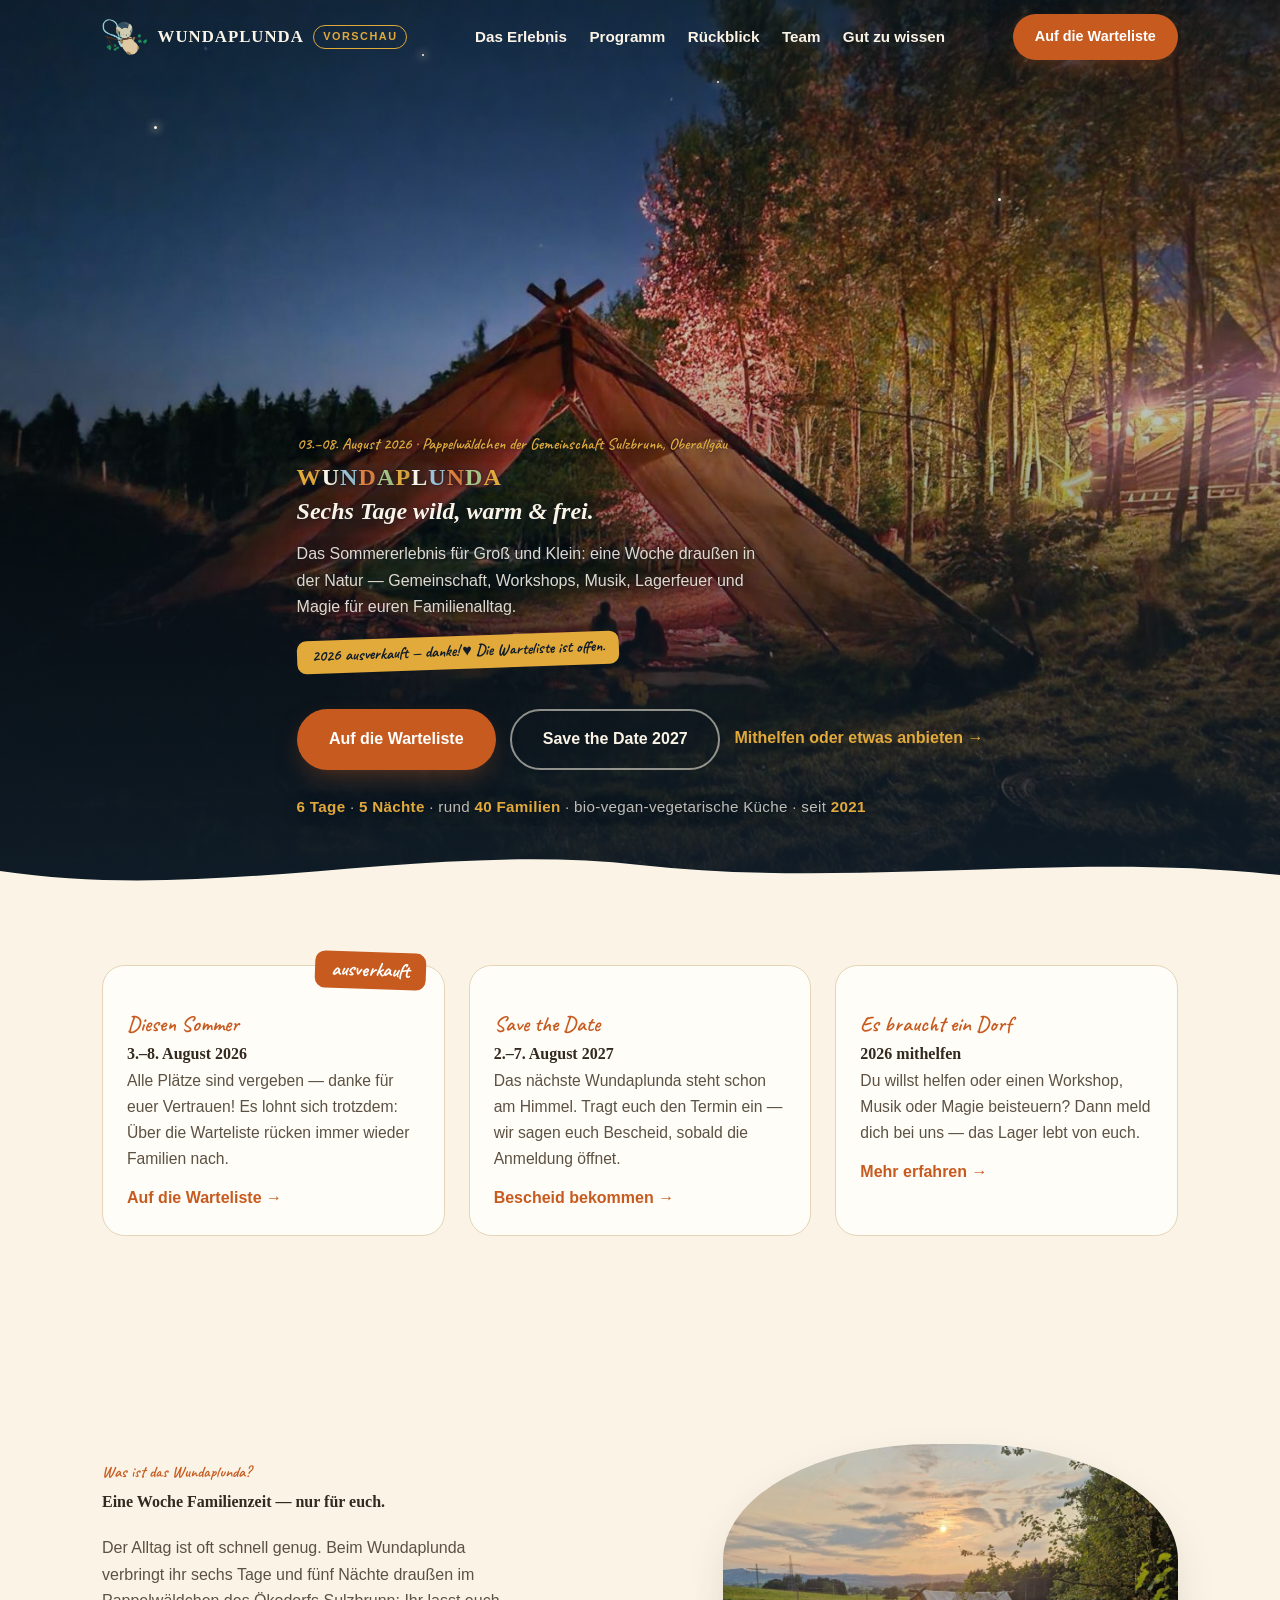
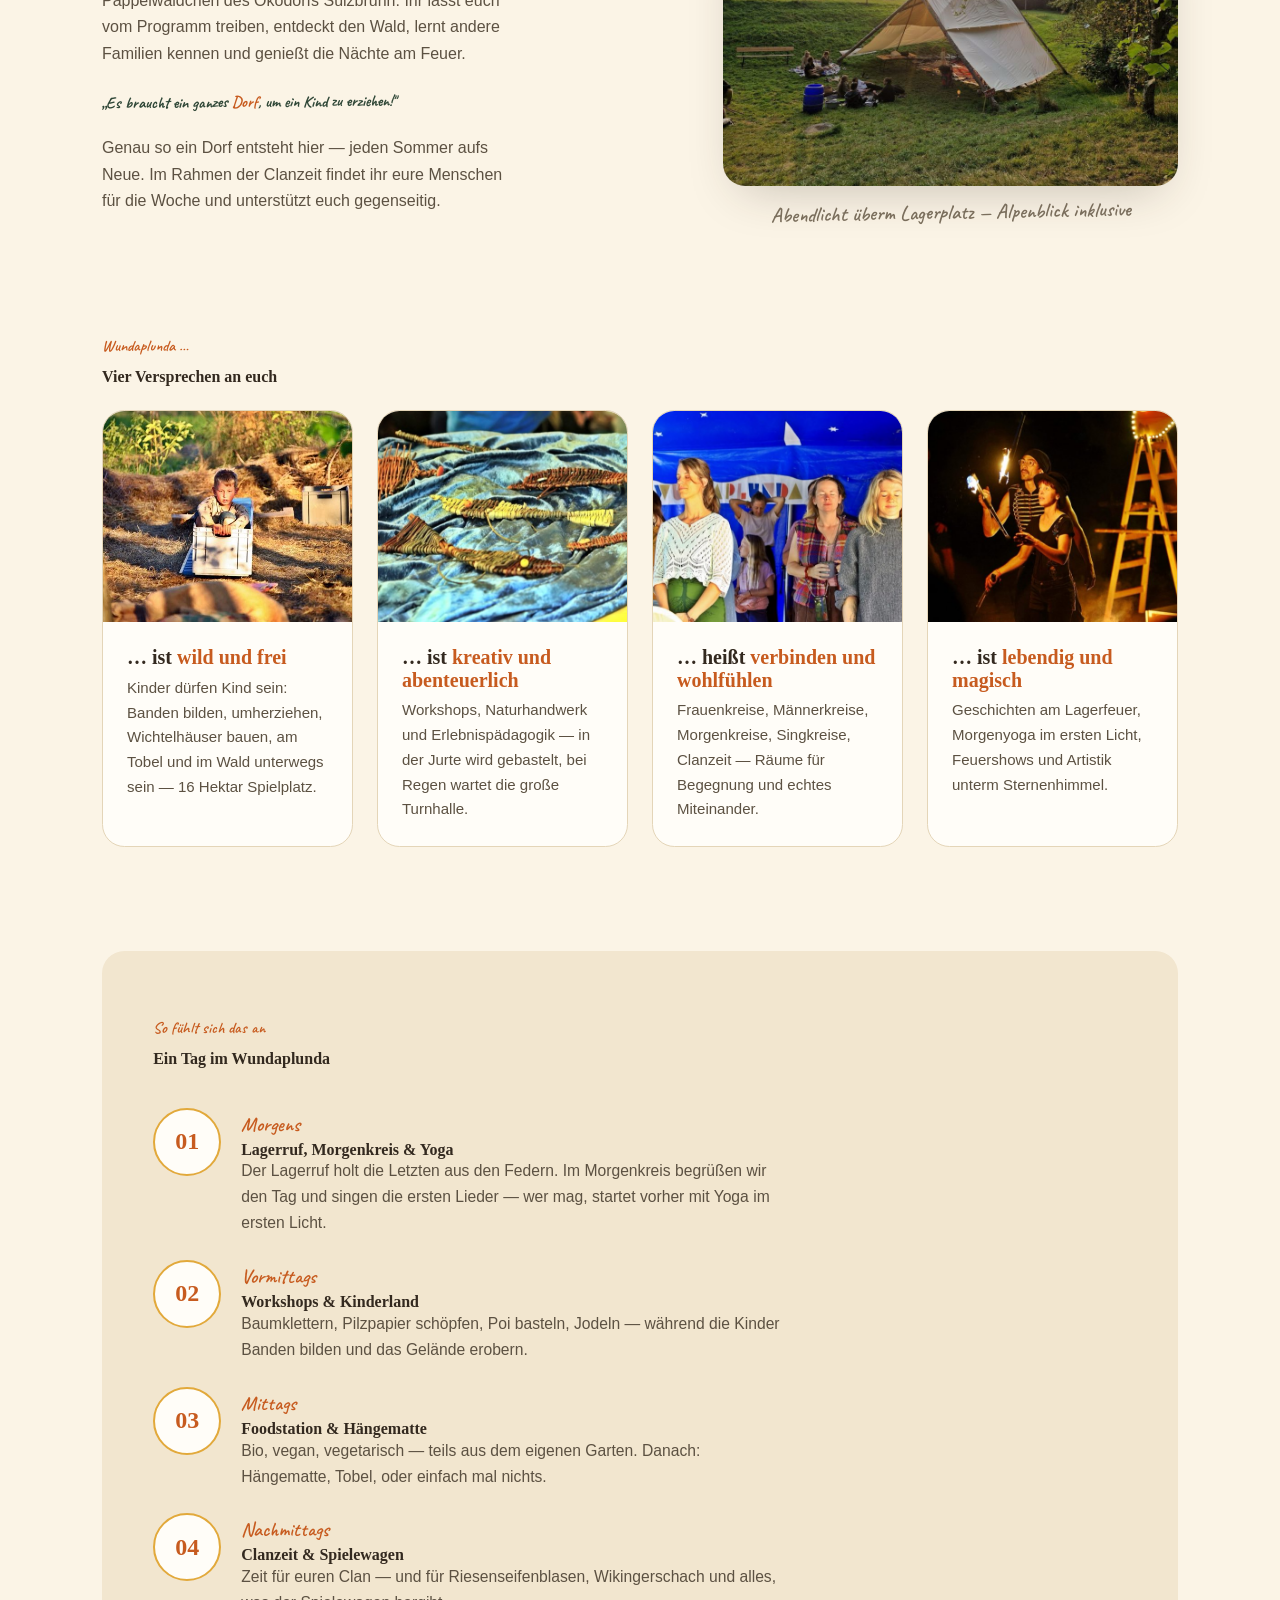
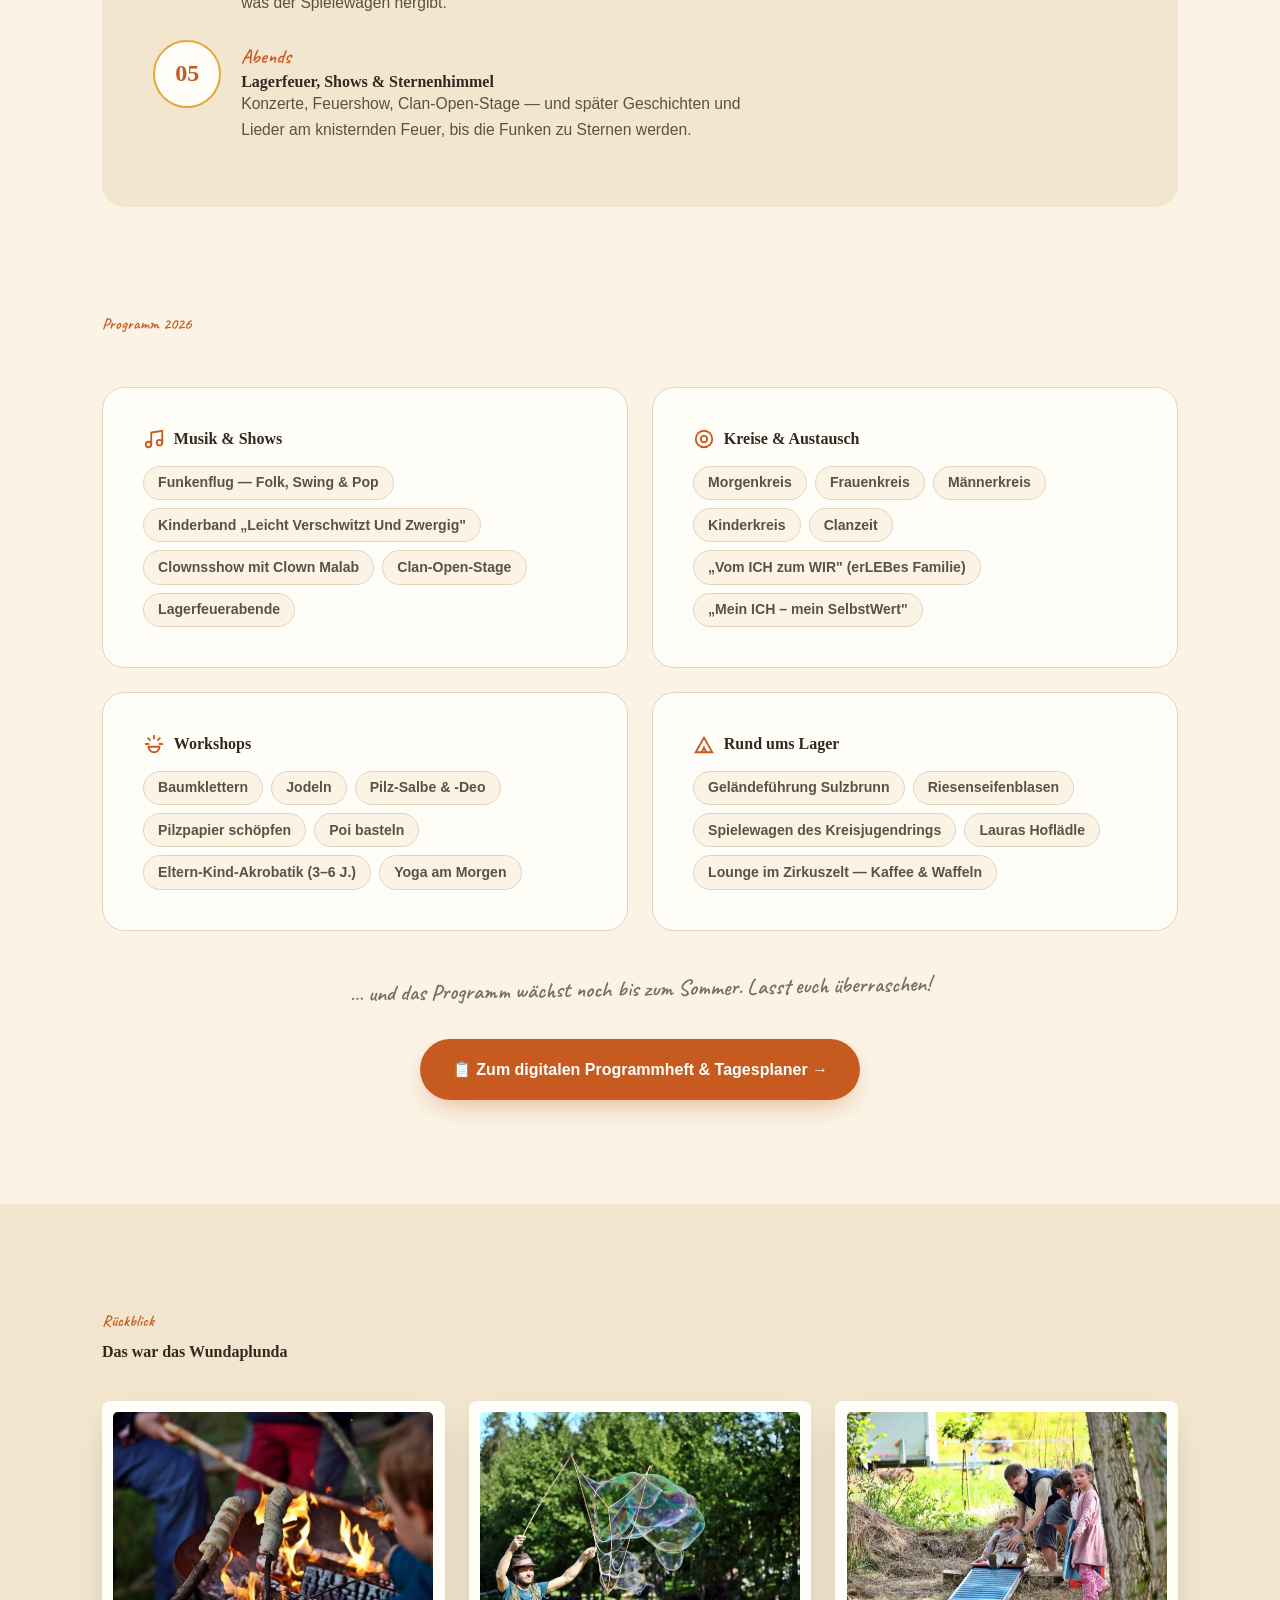
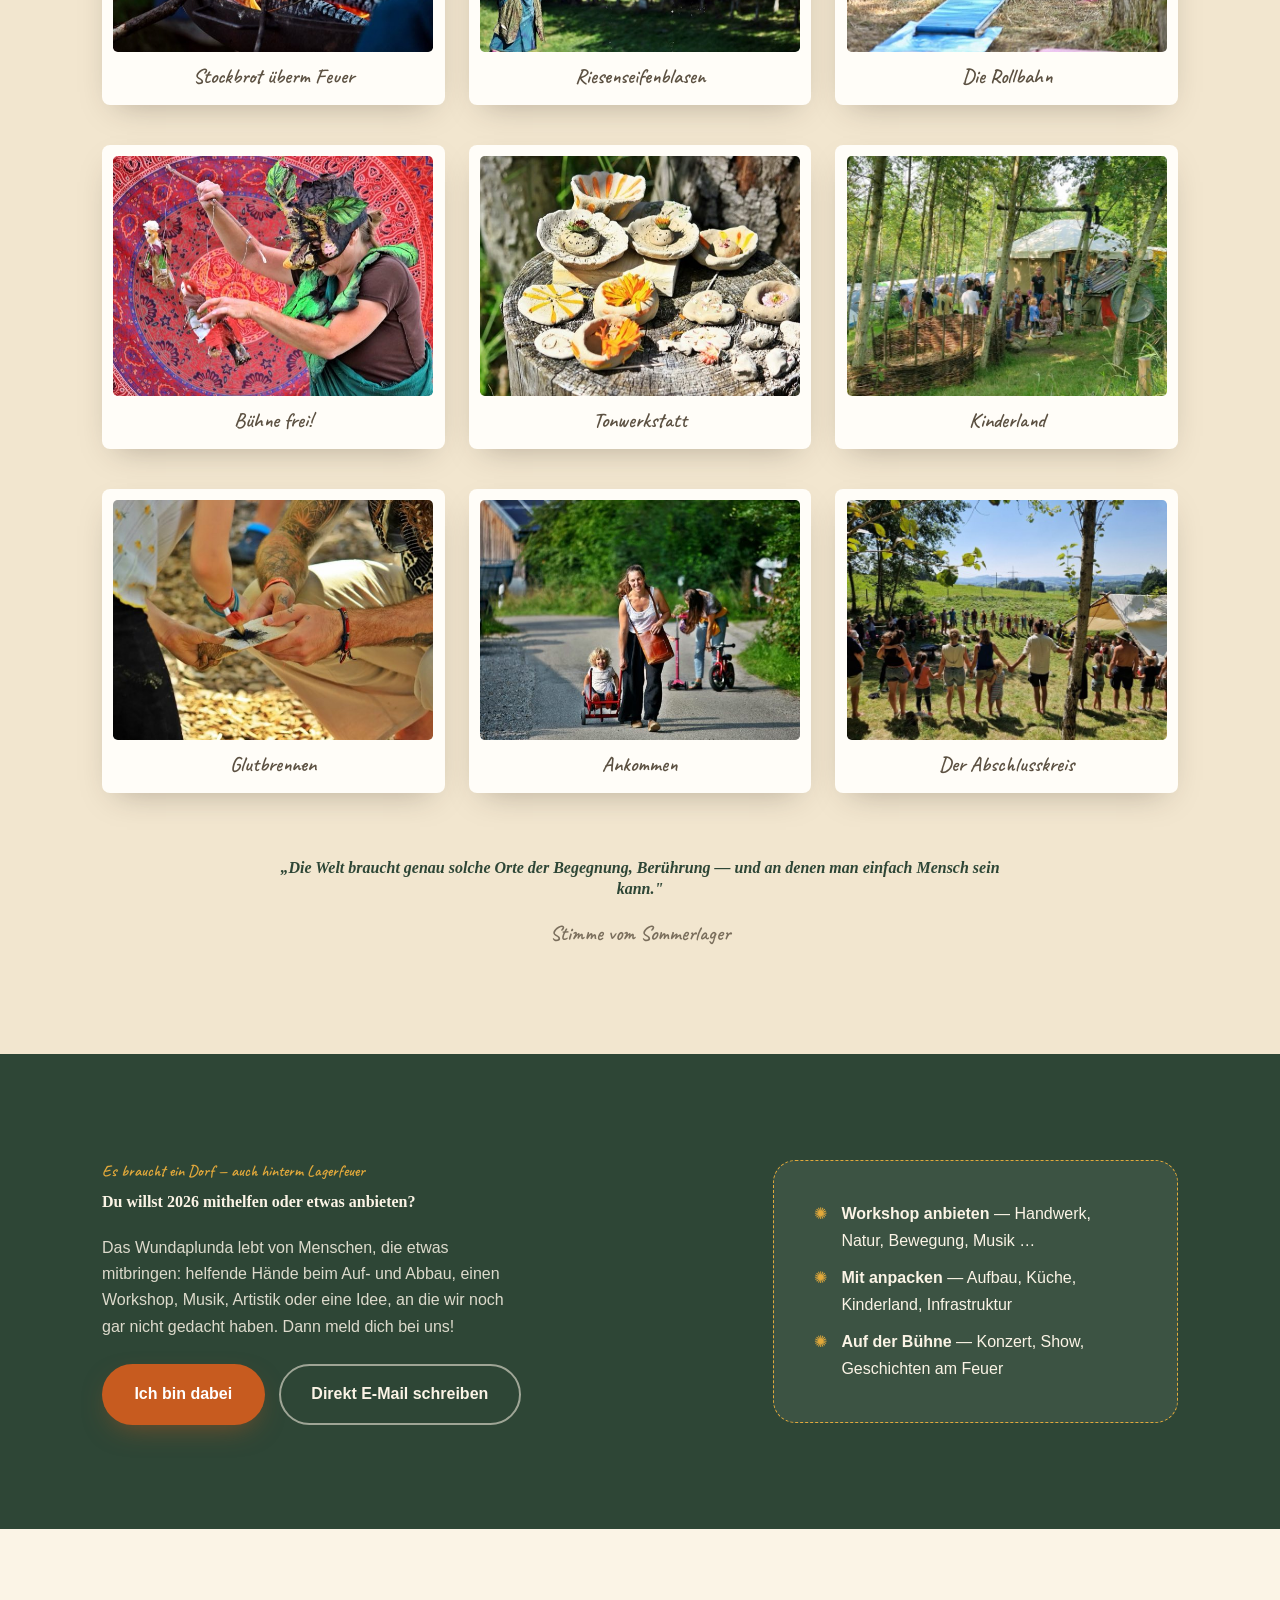
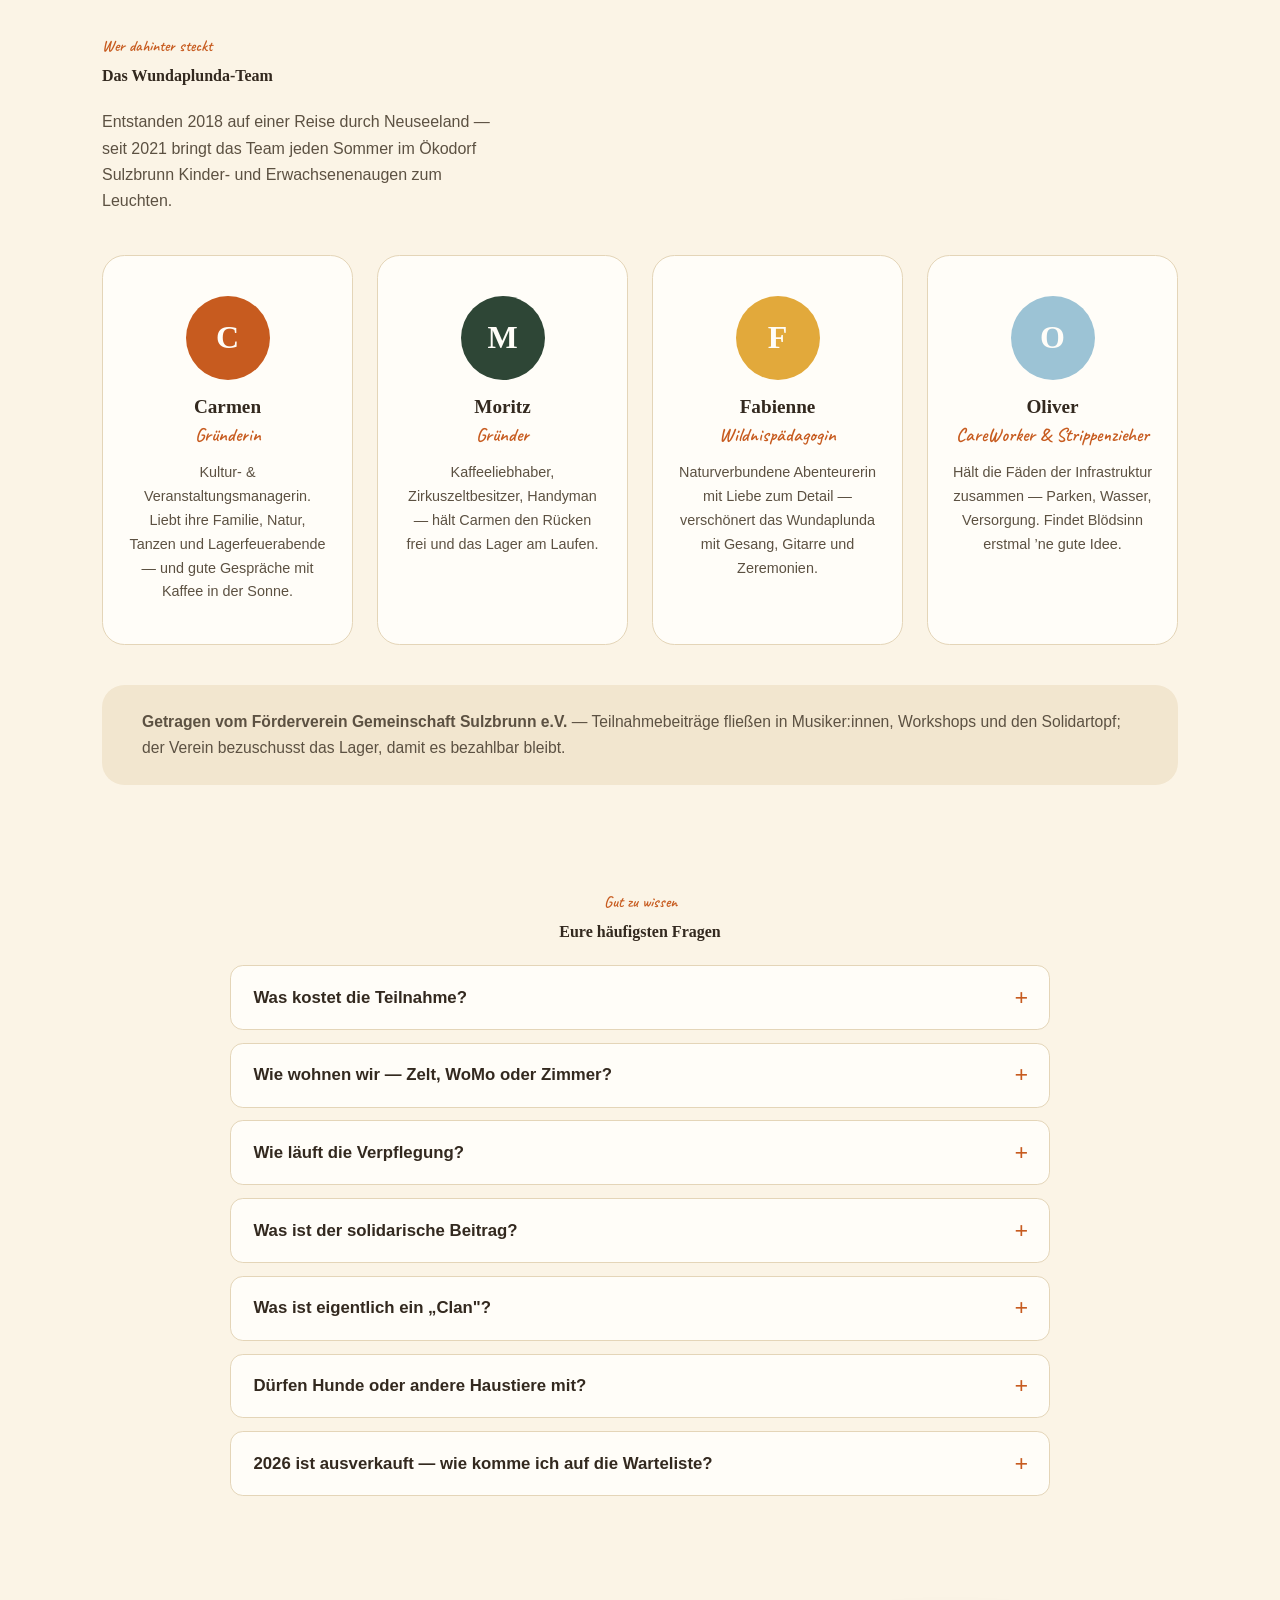
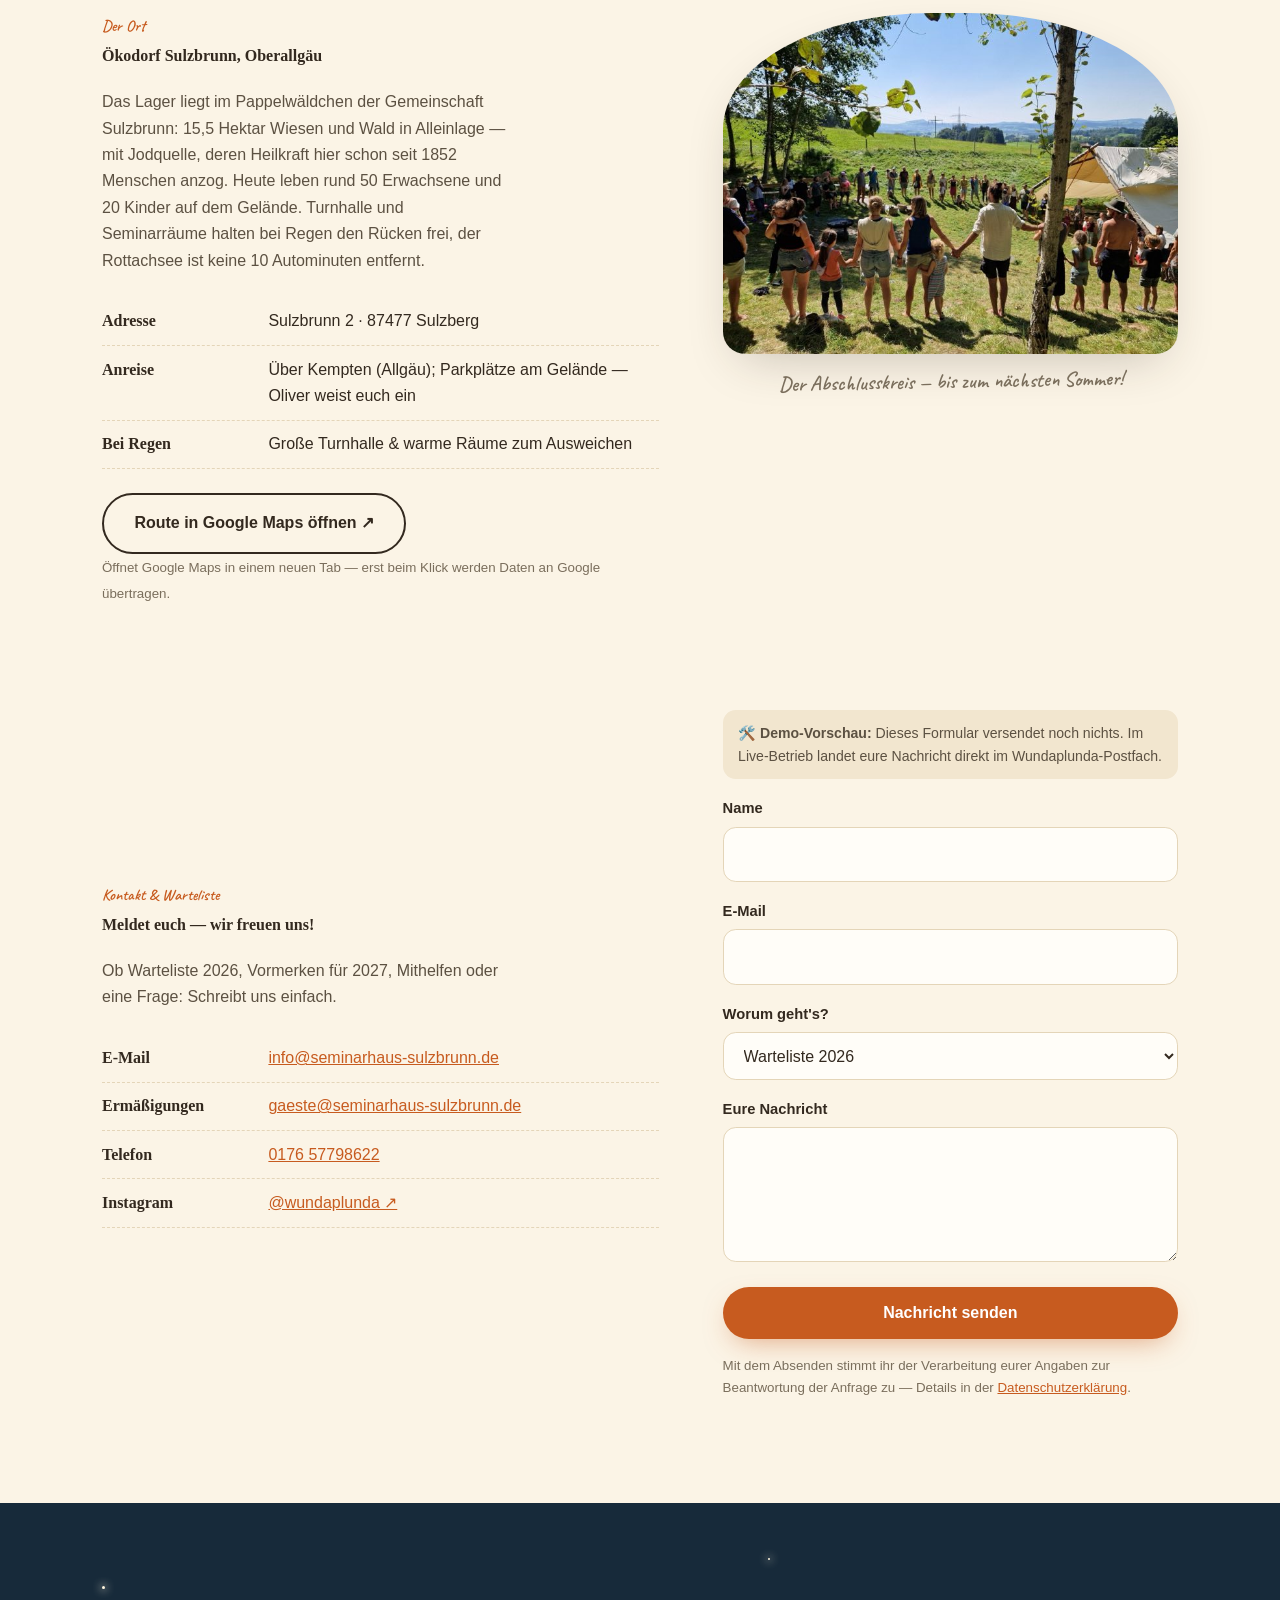
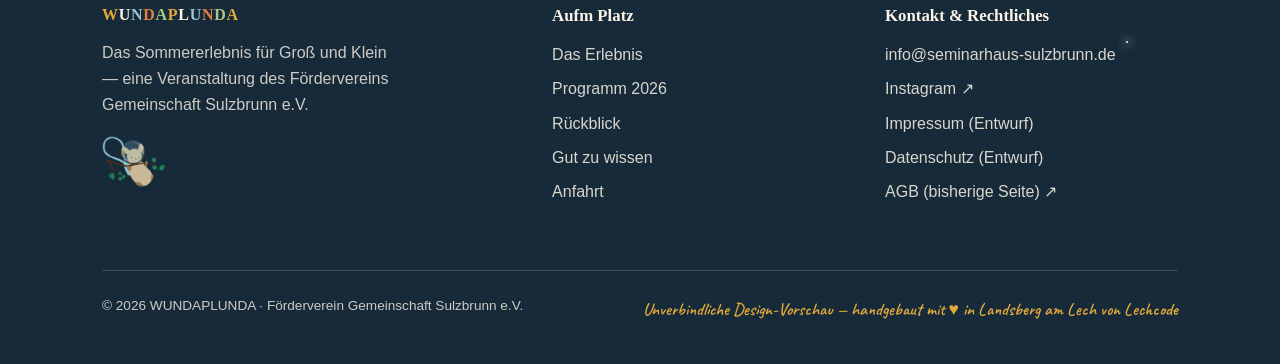
==== commit 8a657e17: "Digitales Programmheft: Tagesplaner, Pro-Tag-Druck & Redaktions-Tool Antwort auf Carmens Wunsch (ein" ====
--- a/index.html
+++ b/index.html
@@ -461,6 +461,9 @@
       </article>
     </div>
     <p class="prog-note">… und das Programm wächst noch bis zum Sommer. Lasst euch überraschen!</p>
+    <p class="reveal" style="margin-top:2rem;text-align:center">
+      <a class="btn btn-glut" href="programmheft.html">📋 Zum digitalen Programmheft &amp; Tagesplaner →</a>
+    </p>
   </div>
 </section>
 
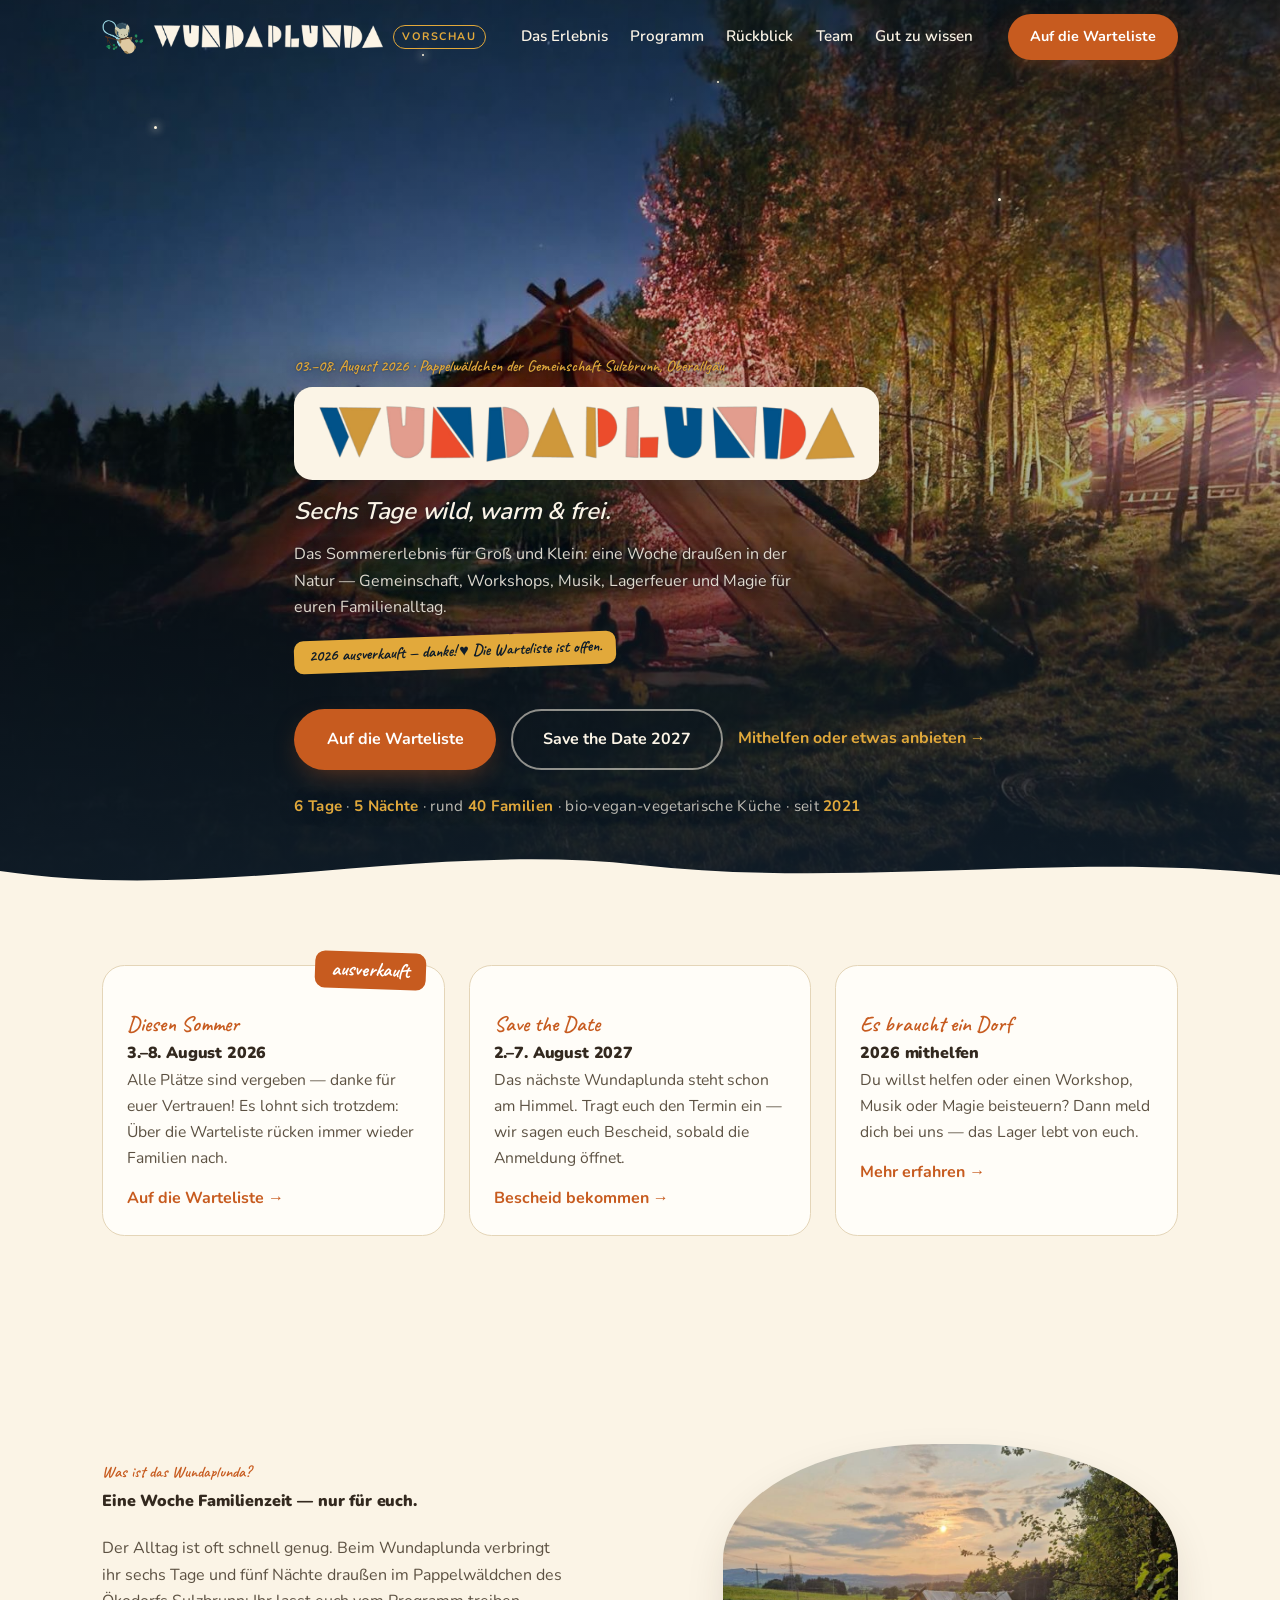
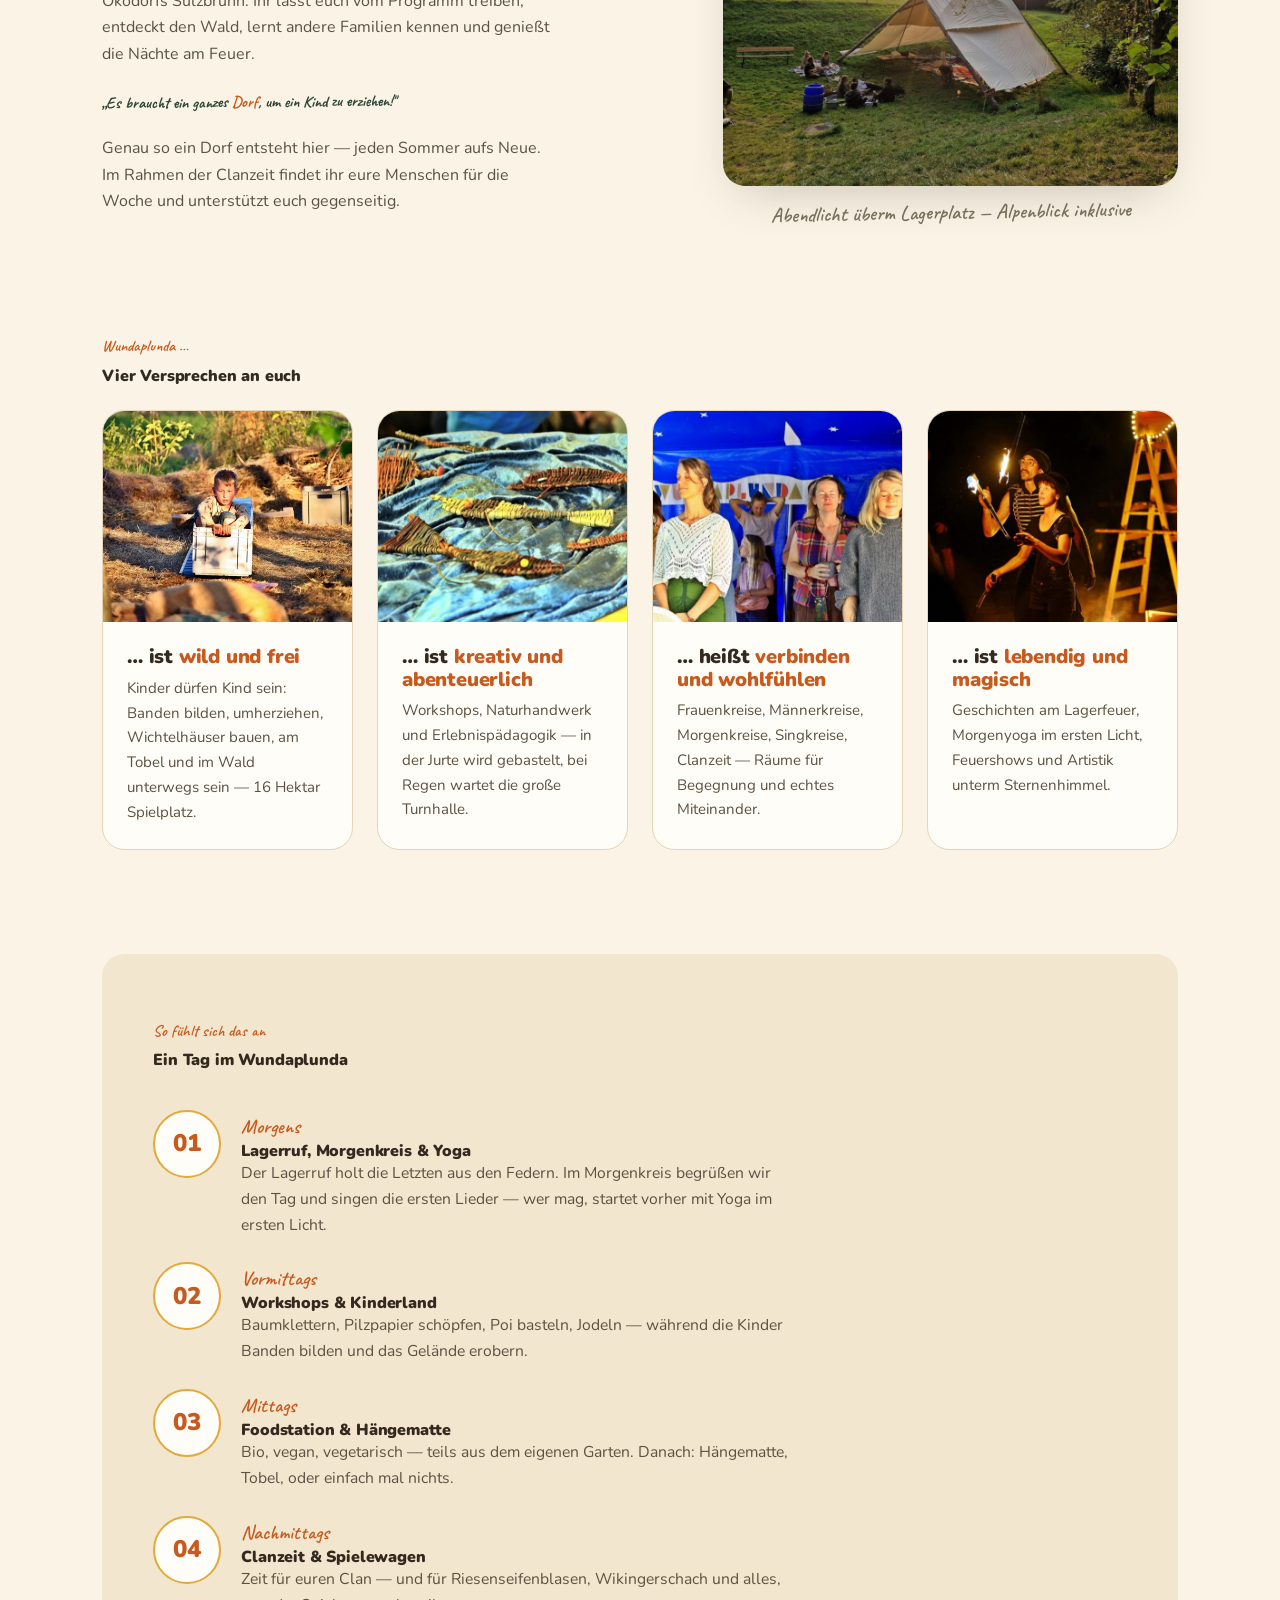
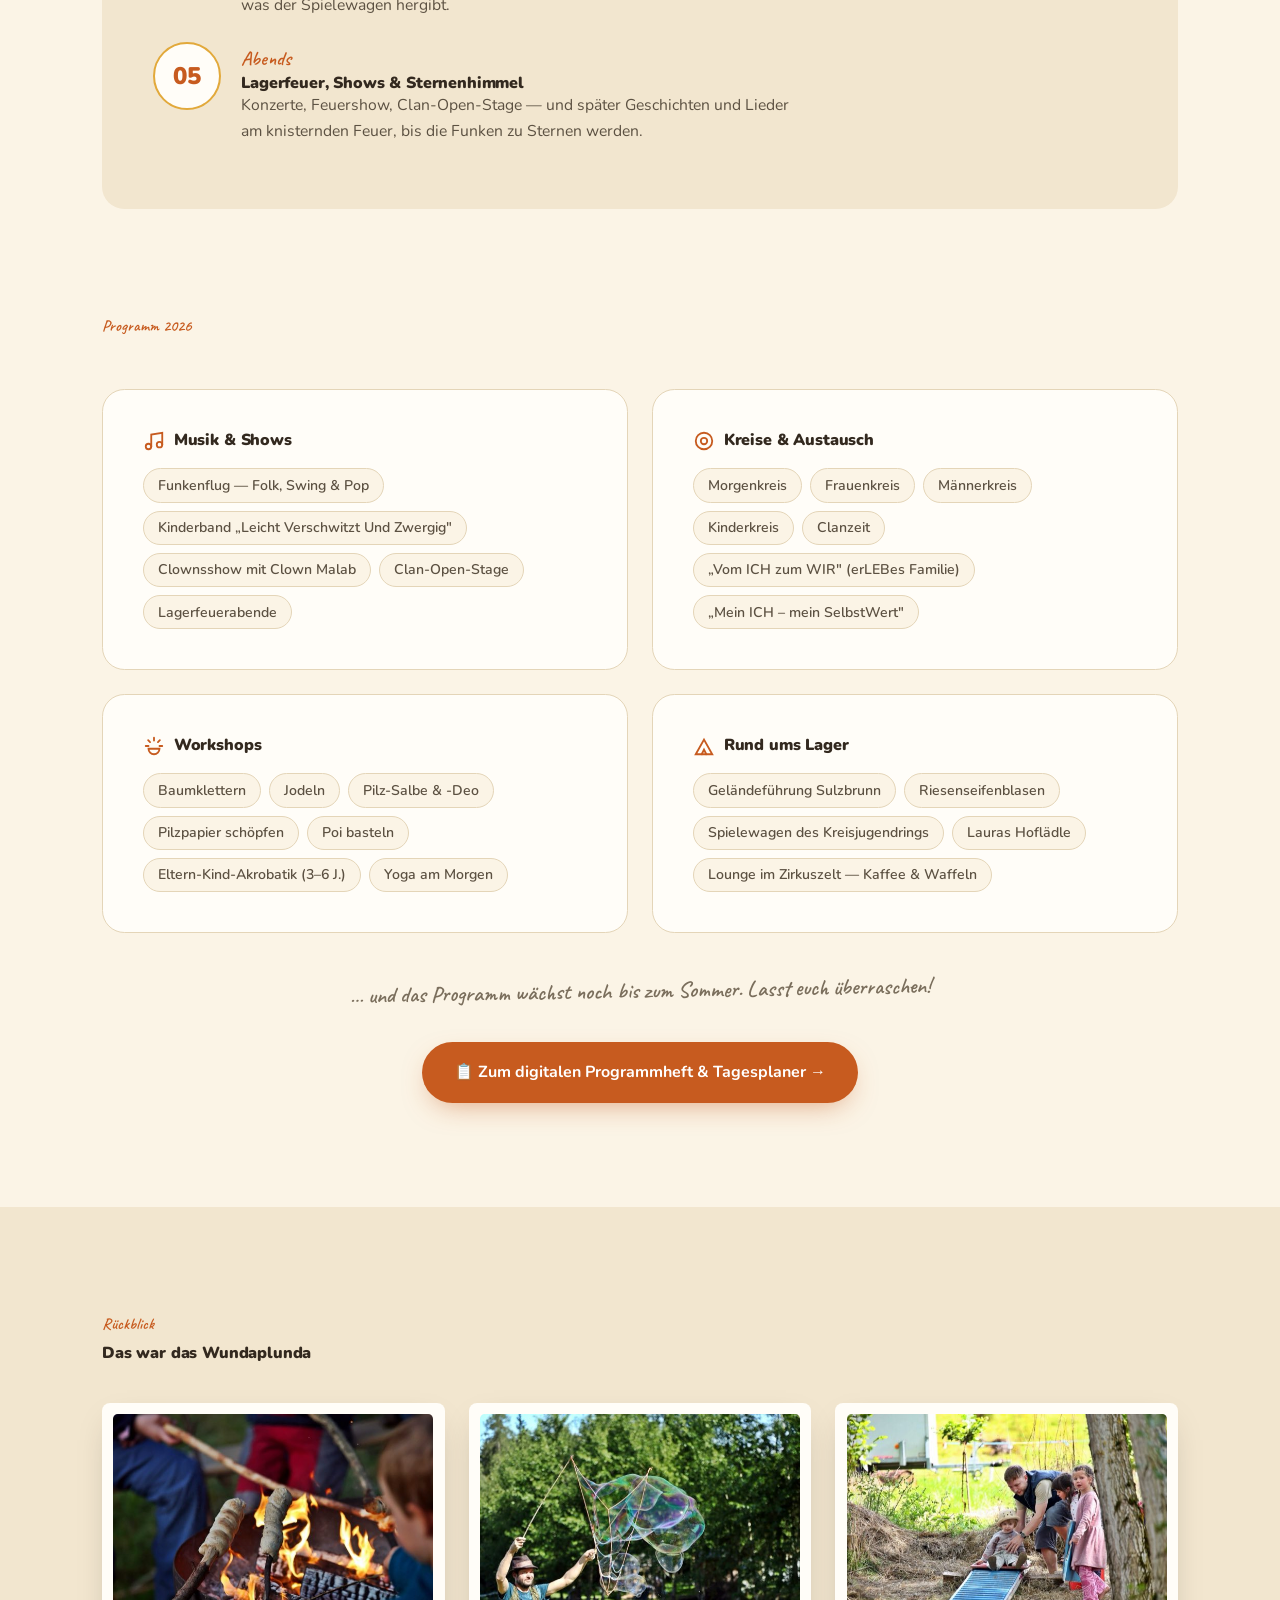
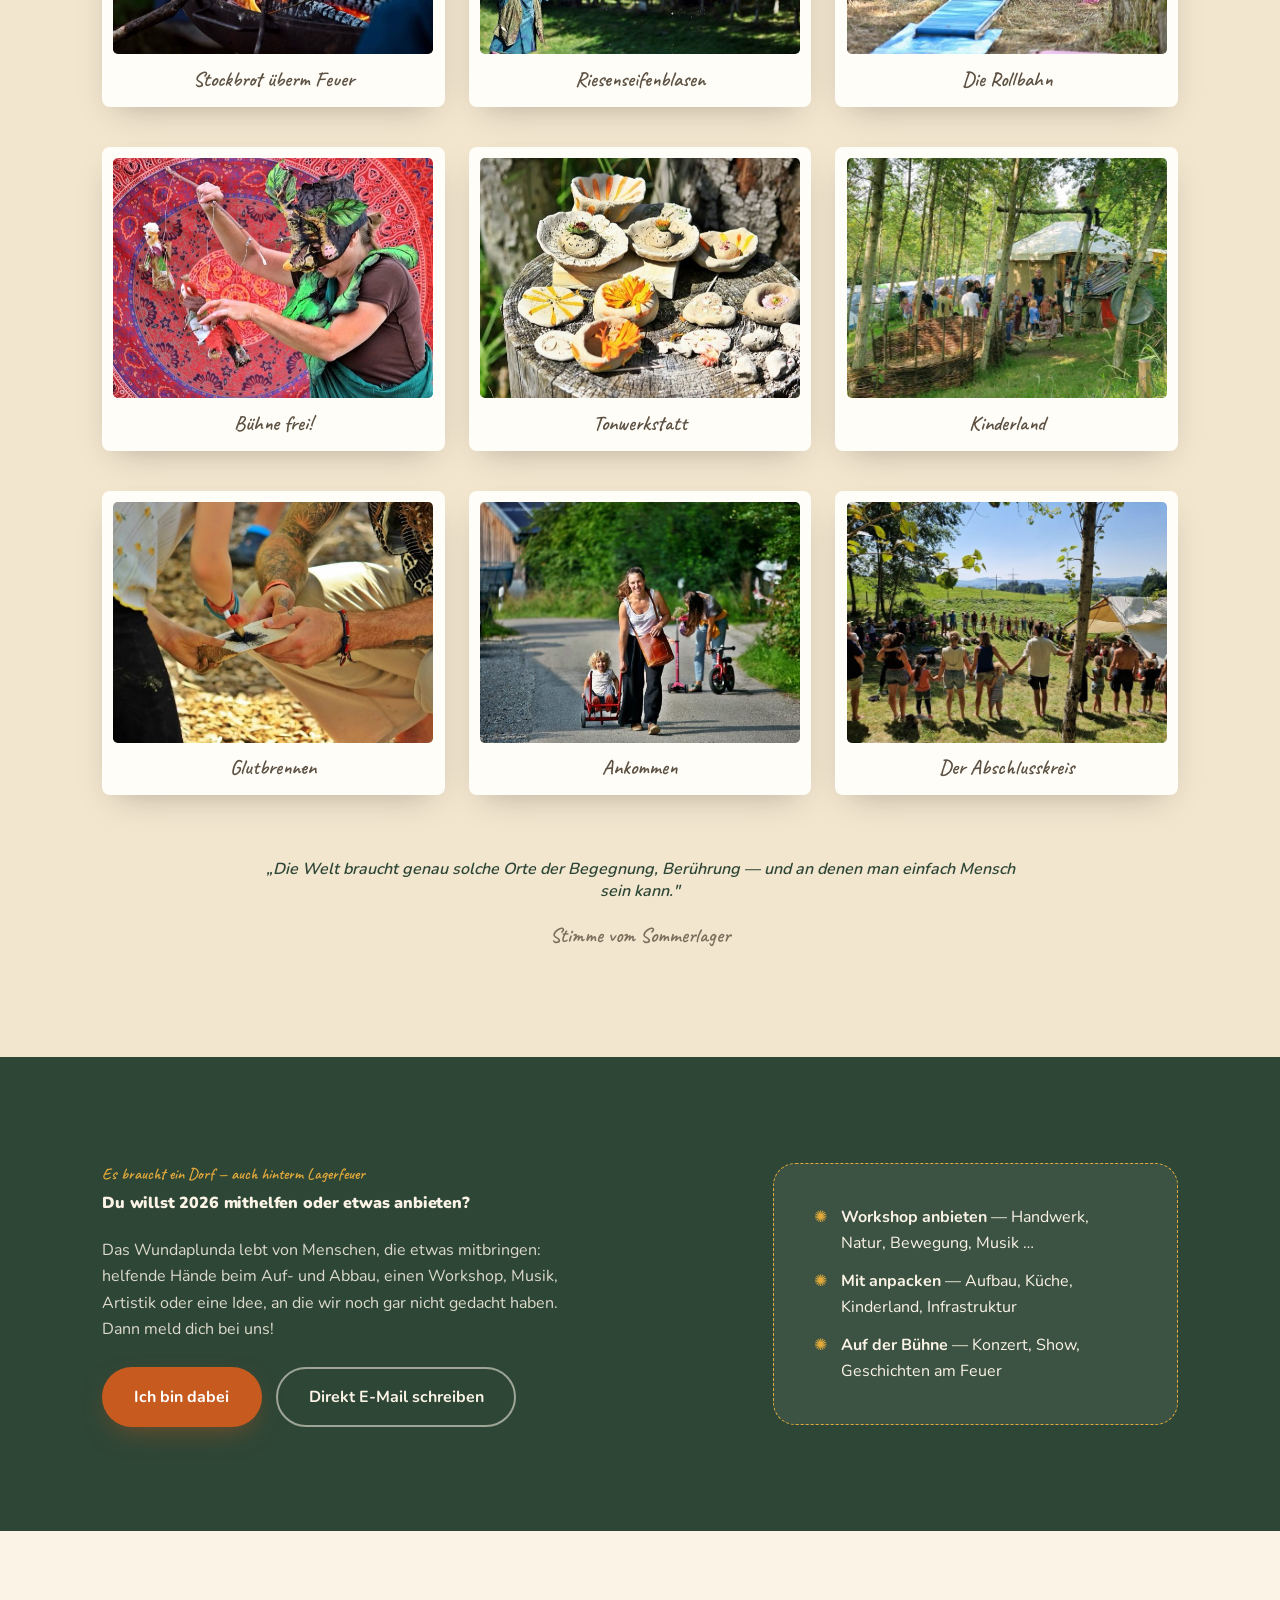
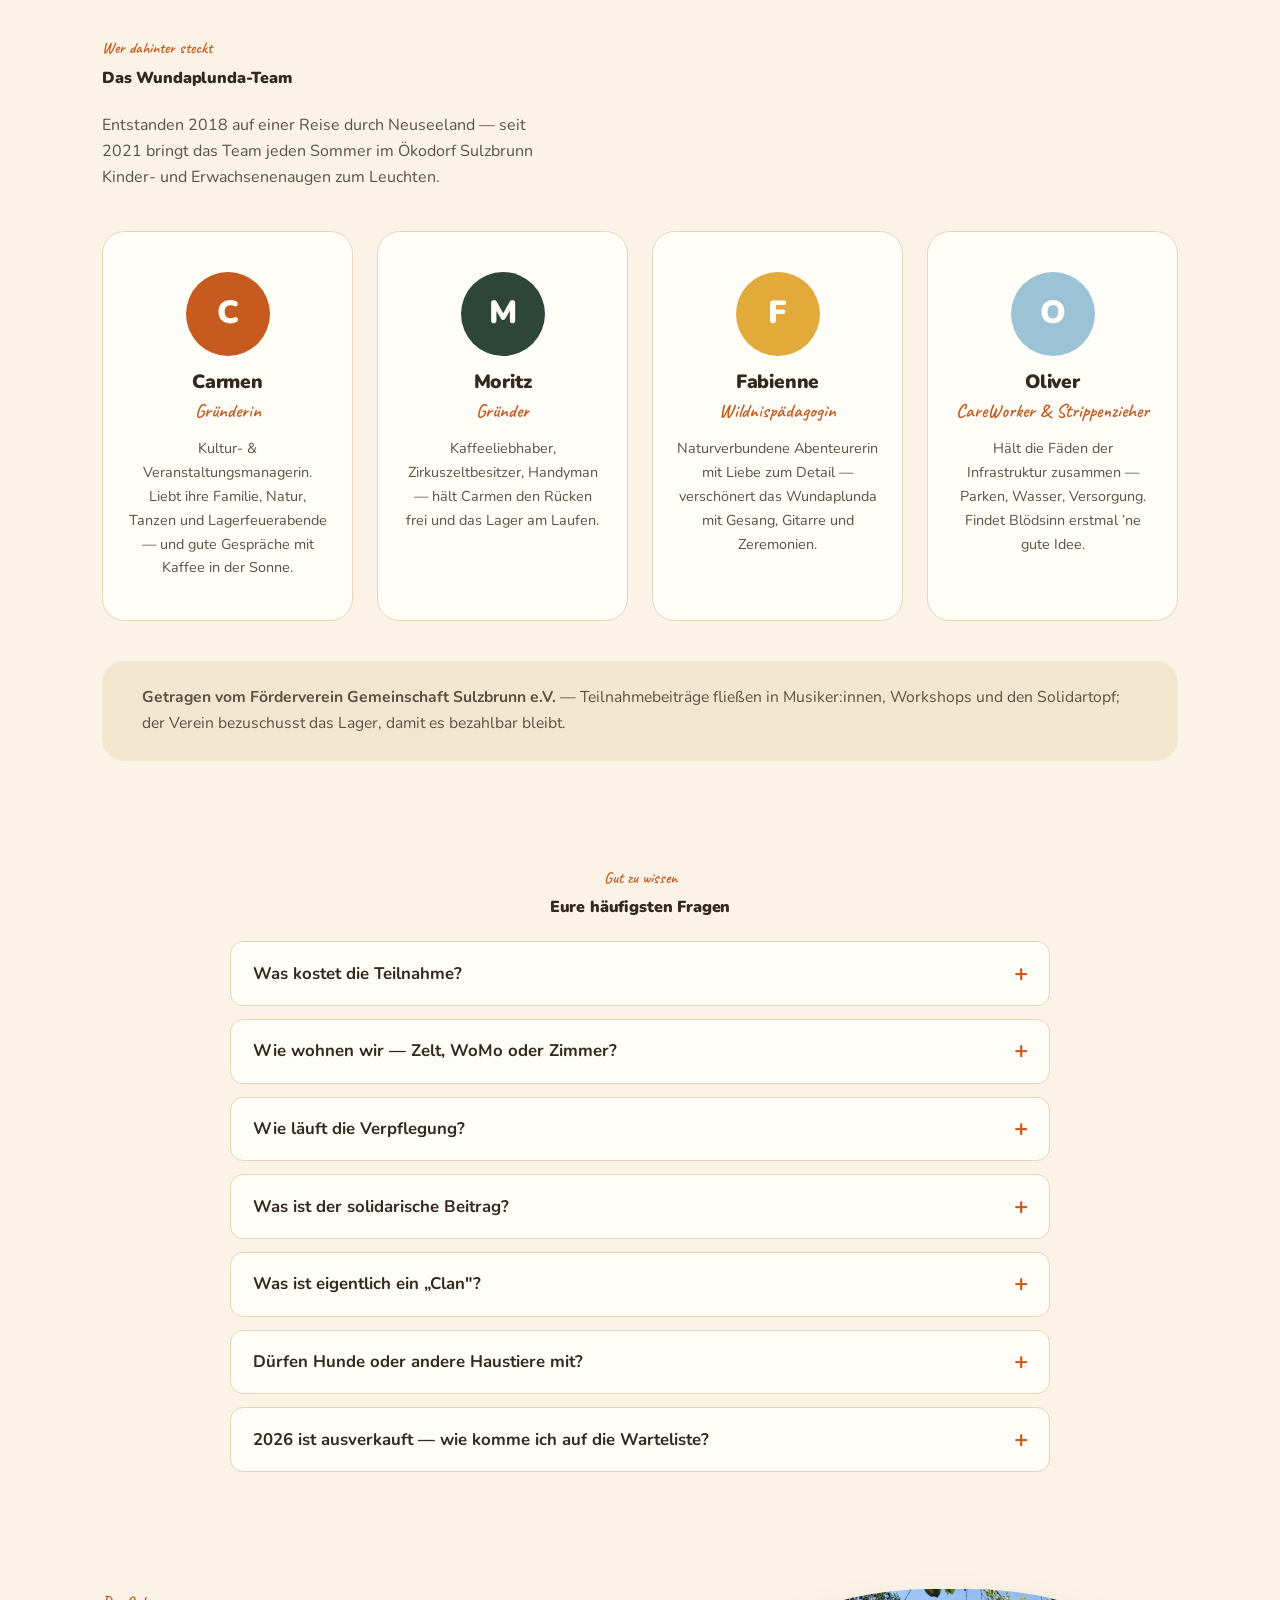
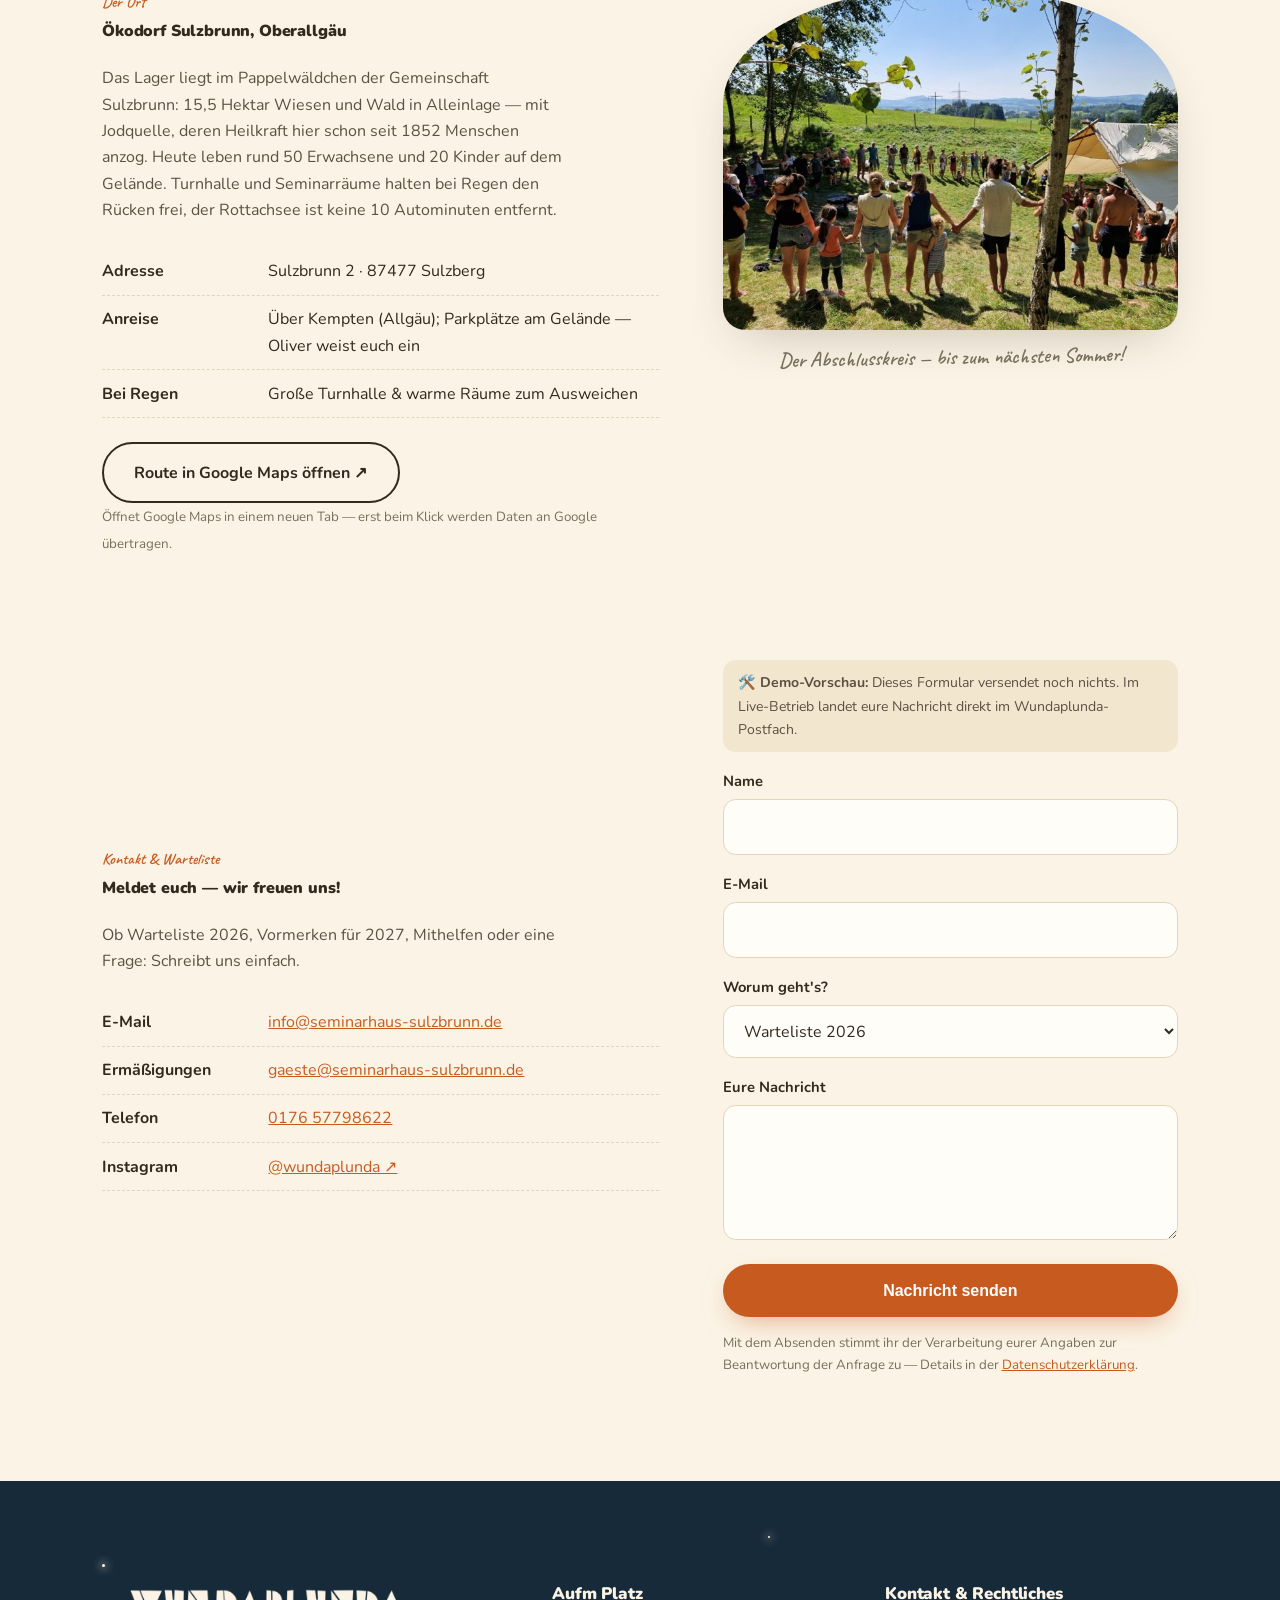
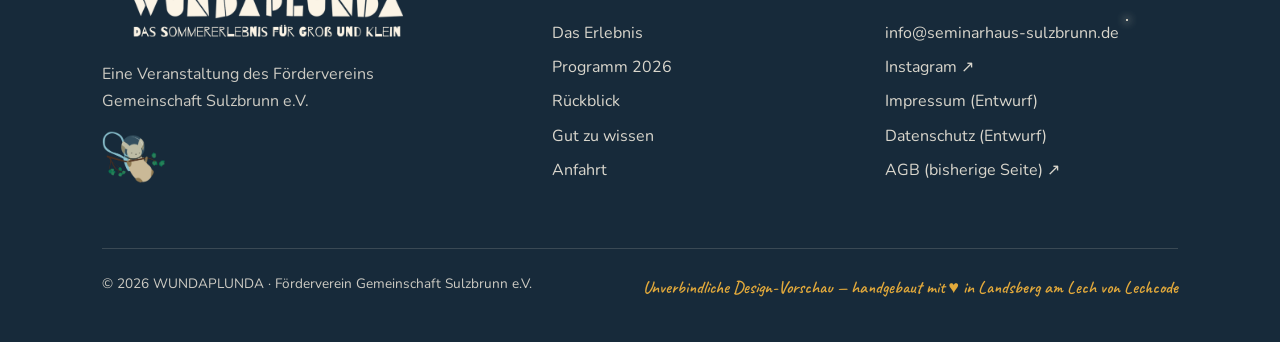
==== commit bf3a4342: "Original-Branding: echtes WUNDAPLUNDA-Logo + Schriftart Nunito - Offizielles Logo (wundaplunda.de) e" ====
--- a/index.html
+++ b/index.html
@@ -15,8 +15,8 @@
 <meta property="og:image" content="https://lechcode.github.io/wundaplunda-vorschau/assets/og.jpg">
 <meta property="og:url" content="https://lechcode.github.io/wundaplunda-vorschau/">
 <meta name="theme-color" content="#172A3A">
-<link rel="icon" href="data:image/svg+xml,%3Csvg xmlns='http://www.w3.org/2000/svg' viewBox='0 0 64 64'%3E%3Ccircle cx='32' cy='32' r='32' fill='%23172A3A'/%3E%3Cpath d='M32 14 L50 50 L14 50 Z' fill='%23FBF4E6'/%3E%3Cpath d='M32 30 L40 50 L24 50 Z' fill='%23C75B1F'/%3E%3Ccircle cx='48' cy='16' r='2.5' fill='%23E2A93B'/%3E%3Ccircle cx='16' cy='22' r='1.5' fill='%23E2A93B'/%3E%3C/svg%3E">
-<link rel="preload" href="assets/fonts/fraunces-900.woff2" as="font" type="font/woff2" crossorigin>
+<link rel="icon" type="image/png" href="assets/img/marke-quadrat.png">
+<link rel="preload" href="assets/fonts/nunito-var-latin.woff2" as="font" type="font/woff2" crossorigin>
 <link rel="preload" as="image" href="assets/img/hero-nacht-700.jpg" media="(max-width: 540px)">
 <link rel="preload" as="image" href="assets/img/hero-nacht-900.jpg" media="(min-width: 541px) and (max-width: 720px)">
 <link rel="preload" as="image" href="assets/img/hero-nacht-1600.jpg" media="(min-width: 1201px)">
@@ -30,7 +30,7 @@
   --tanne:#2E4636; --ink:#33291F; --ink-soft:#5C5142; --muted:#7A6E5C;
   --glut:#C75B1F; --glut-tief:#A8481A; --honig:#E2A93B; --himmel:#9CC3D5; --salbei:#A8C686;
   --line:#E4D5B8; --hell:#FFFDF8;
-  --display:'Fraunces',Georgia,serif; --sans:'Nunito Sans',-apple-system,'Segoe UI',sans-serif; --hand:'Caveat',cursive;
+  --display:'Nunito',-apple-system,'Segoe UI',Helvetica,Arial,sans-serif; --sans:'Nunito',-apple-system,'Segoe UI',Helvetica,Arial,sans-serif; --hand:'Caveat',cursive;
   --step--1:clamp(.83rem,.8rem+.2vw,.94rem); --step-0:clamp(1rem,.95rem+.3vw,1.13rem);
   --step-1:clamp(1.2rem,1.1rem+.5vw,1.5rem); --step-2:clamp(1.5rem,1.3rem+1vw,2rem);
   --step-3:clamp(1.9rem,1.5rem+1.8vw,2.7rem); --step-4:clamp(2.3rem,1.8rem+2.8vw,3.7rem);
@@ -45,7 +45,7 @@
 body{font-family:var(--sans);font-size:var(--step-0);line-height:1.65;color:var(--ink);background:var(--creme);overflow-x:hidden;-webkit-font-smoothing:antialiased}
 img{max-width:100%;height:auto;display:block}
 a{color:var(--glut)}
-h1,h2,h3{font-family:var(--display);line-height:1.12;font-weight:700}
+h1,h2,h3{font-family:var(--display);line-height:1.12;font-weight:900;letter-spacing:-.01em}
 .sr-only{position:absolute;width:1px;height:1px;padding:0;margin:-1px;overflow:hidden;clip:rect(0 0 0 0);white-space:nowrap;border:0}
 .skip{position:absolute;left:-999px;top:0;background:var(--glut);color:#fff;padding:.7rem 1.2rem;z-index:200;border-radius:0 0 .6rem 0;font-weight:700;text-decoration:none}
 .skip:focus{left:0}
@@ -68,10 +68,12 @@
 .nav{position:fixed;inset:0 0 auto 0;height:var(--nav-h);z-index:100;display:flex;align-items:center;transition:background .3s,box-shadow .3s}
 .nav .wrap{width:100%;display:flex;align-items:center;justify-content:space-between;gap:1rem}
 .nav.scrolled{background:rgba(251,244,230,.92);backdrop-filter:blur(12px);box-shadow:0 4px 24px rgba(51,41,31,.1)}
-.brand{display:flex;align-items:center;gap:.6rem;text-decoration:none}
-.brand img{width:46px;height:39px;object-fit:contain}
-.brand b{font-family:var(--display);font-weight:900;letter-spacing:.06em;font-size:1.05rem;color:var(--creme);transition:color .3s}
-.nav.scrolled .brand b{color:var(--ink)}
+.brand{display:flex;align-items:center;gap:.55rem;text-decoration:none}
+.brand .maus{width:42px;height:36px;object-fit:contain;flex:none}
+.brand-logo{height:26px;width:auto;display:block}
+.brand-logo.color{display:none}
+.nav.scrolled .brand-logo.creme{display:none}
+.nav.scrolled .brand-logo.color{display:block}
 .demo-pill{font-size:.68rem;font-weight:700;letter-spacing:.14em;text-transform:uppercase;border:1.5px solid var(--honig);color:var(--honig);border-radius:99px;padding:.2em .8em}
 .nav.scrolled .demo-pill{color:var(--glut);border-color:var(--glut)}
 .nav nav{display:flex;align-items:center;gap:1.4rem}
@@ -103,12 +105,8 @@
 .star:nth-child(2){animation-delay:1.1s}.star:nth-child(3){animation-delay:2.2s}.star:nth-child(4){animation-delay:.6s}
 @keyframes twinkle{0%,100%{opacity:.25}50%{opacity:1}}
 .hero-badge{display:inline-block;font-family:var(--hand);font-size:clamp(1.25rem,1.1rem+.8vw,1.6rem);font-weight:700;color:var(--nacht-tief);background:var(--honig);padding:.15em .9em .25em;border-radius:.6em;transform:rotate(-2deg);margin:var(--s2) 0;box-shadow:var(--shadow)}
-.wordmark{font-family:var(--display);font-weight:900;font-size:var(--step-5);letter-spacing:.045em;line-height:1.04;display:block}
-.wordmark span:nth-child(5n+1){color:var(--honig)}
-.wordmark span:nth-child(5n+2){color:var(--creme)}
-.wordmark span:nth-child(5n+3){color:var(--himmel)}
-.wordmark span:nth-child(5n+4){color:#E0813F}
-.wordmark span:nth-child(5n+5){color:var(--salbei)}
+.hero-logo-plate{display:inline-block;background:var(--creme);padding:1.05rem 1.4rem 1rem;border-radius:1.15rem;box-shadow:0 22px 60px -22px rgba(16,29,41,.75);margin-bottom:.15em}
+.hero-logo{display:block;width:min(80vw,540px);height:auto}
 .hero h1 .h1-line{display:block;font-size:var(--step-3);font-weight:600;color:var(--creme);margin-top:.35em;font-style:italic}
 .hero p.sub{max-width:52ch;margin:var(--s2) 0 0;color:rgba(251,244,230,.88);font-size:var(--step-1)}
 .hero-ctas{display:flex;flex-wrap:wrap;gap:.9rem;align-items:center;margin-top:var(--s3)}
@@ -225,7 +223,7 @@
 
 /* ---------- Footer ---------- */
 footer{background:var(--nacht);color:rgba(251,244,230,.8);padding:var(--s6) 0 var(--s4);position:relative;overflow:hidden}
-footer .wordmark{font-size:var(--step-2)}
+.foot-logo{width:min(82%,330px);height:auto;margin-bottom:var(--s2)}
 footer .cols{display:grid;grid-template-columns:1.4fr 1fr 1fr;gap:var(--s4);position:relative;z-index:2}
 footer h3{font-family:var(--display);color:var(--creme);margin-bottom:var(--s2);font-size:1.05rem}
 footer a{color:rgba(251,244,230,.85);text-decoration:none}
@@ -276,7 +274,7 @@
   body{background:#fff;color:#000}
   .hero{min-height:auto;background:#fff;color:#000;padding:1cm 0}
   .hero h1 .h1-line,.hero p.sub,.hero-facts{color:#000}
-  .wordmark span{color:#000!important}
+  .foot-logo{display:none}
   section{padding:.6cm 0}
   details{page-break-inside:avoid}
 }
@@ -287,9 +285,10 @@
 
 <header class="nav" id="nav">
   <div class="wrap">
-    <a class="brand" href="#top">
-      <img src="assets/img/maskottchen.png" alt="" width="46" height="39">
-      <b>WUNDAPLUNDA</b>
+    <a class="brand" href="#top" aria-label="WUNDAPLUNDA – zur Startseite">
+      <img class="maus" src="assets/img/maskottchen.png" alt="" width="42" height="36">
+      <img class="brand-logo creme" src="assets/img/wortmarke-creme.png" alt="WUNDAPLUNDA" width="1368" height="154">
+      <img class="brand-logo color" src="assets/img/wortmarke.png" alt="" aria-hidden="true" width="1368" height="154">
       <span class="demo-pill">Vorschau</span>
     </a>
     <nav aria-label="Hauptnavigation">
@@ -330,7 +329,7 @@
   <div class="wrap">
     <span class="eyebrow" style="color:var(--honig)">03.–08. August 2026 · Pappelwäldchen der Gemeinschaft Sulzbrunn, Oberallgäu</span>
     <h1>
-      <span class="wordmark" aria-label="WUNDAPLUNDA"><span>W</span><span>U</span><span>N</span><span>D</span><span>A</span><span>P</span><span>L</span><span>U</span><span>N</span><span>D</span><span>A</span></span>
+      <span class="hero-logo-plate"><img class="hero-logo" src="assets/img/wortmarke.png" alt="WUNDAPLUNDA" width="1368" height="154" fetchpriority="high"></span>
       <span class="h1-line">Sechs Tage wild, warm &amp; frei.</span>
     </h1>
     <p class="sub">Das Sommererlebnis für Groß und Klein: eine Woche draußen in der Natur — Gemeinschaft, Workshops, Musik, Lagerfeuer und Magie für euren Familienalltag.</p>
@@ -649,8 +648,8 @@
   <div class="wrap">
     <div class="cols">
       <div>
-        <span class="wordmark" aria-hidden="true"><span>W</span><span>U</span><span>N</span><span>D</span><span>A</span><span>P</span><span>L</span><span>U</span><span>N</span><span>D</span><span>A</span></span>
-        <p style="margin-top:var(--s2);max-width:34ch">Das Sommererlebnis für Groß und Klein — eine Veranstaltung des Fördervereins Gemeinschaft Sulzbrunn e.V.</p>
+        <img class="foot-logo" src="assets/img/logo-wundaplunda-creme.png" alt="WUNDAPLUNDA – Das Sommererlebnis für Groß und Klein" width="1640" height="301" loading="lazy">
+        <p style="margin-top:var(--s2);max-width:34ch">Eine Veranstaltung des Fördervereins Gemeinschaft Sulzbrunn e.V.</p>
         <img class="foot-maus" src="assets/img/maskottchen.png" alt="" width="64" height="54" loading="lazy">
       </div>
       <div>
--- a/assets/fonts.css
+++ b/assets/fonts.css
@@ -1,9 +1,7 @@
-/* Lokale Schriften — WUNDAPLUNDA Demo · keine externen Requests (DSGVO) */
-@font-face{font-family:'Fraunces';font-style:normal;font-weight:600;font-display:swap;src:url('fonts/fraunces-600.woff2') format('woff2')}
-@font-face{font-family:'Fraunces';font-style:normal;font-weight:700;font-display:swap;src:url('fonts/fraunces-700.woff2') format('woff2')}
-@font-face{font-family:'Fraunces';font-style:normal;font-weight:900;font-display:swap;src:url('fonts/fraunces-900.woff2') format('woff2')}
-@font-face{font-family:'Nunito Sans';font-style:normal;font-weight:400;font-display:swap;src:url('fonts/nunito-400.woff2') format('woff2')}
-@font-face{font-family:'Nunito Sans';font-style:normal;font-weight:600;font-display:swap;src:url('fonts/nunito-600.woff2') format('woff2')}
-@font-face{font-family:'Nunito Sans';font-style:normal;font-weight:700;font-display:swap;src:url('fonts/nunito-700.woff2') format('woff2')}
+/* Lokale Schriften — WUNDAPLUNDA · Original-Schrift "Nunito" (wie wundaplunda.de) · keine externen Requests (DSGVO) */
+/* Nunito als Variable Font: eine Datei deckt alle Gewichte 400–900 ab */
+@font-face{font-family:'Nunito';font-style:normal;font-weight:400 900;font-display:swap;src:url('fonts/nunito-var-latin.woff2') format('woff2');unicode-range:U+0000-00FF,U+0131,U+0152-0153,U+02BB-02BC,U+02C6,U+02DA,U+02DC,U+0304,U+0308,U+0329,U+2000-206F,U+20AC,U+2122,U+2191,U+2193,U+2212,U+2215,U+FEFF,U+FFFD}
+@font-face{font-family:'Nunito';font-style:normal;font-weight:400 900;font-display:swap;src:url('fonts/nunito-var-latinext.woff2') format('woff2');unicode-range:U+0100-02BA,U+02BD-02C5,U+02C7-02CC,U+02CE-02D7,U+02DD-02FF,U+0304,U+0308,U+0329,U+1D00-1DBF,U+1E00-1E9F,U+1EF2-1EFF,U+2020,U+20A0-20AB,U+20AD-20C0,U+2113,U+2C60-2C7F,U+A720-A7FF}
+/* Caveat — dezenter handschriftlicher Akzent (Eyebrows, Bildunterschriften) */
 @font-face{font-family:'Caveat';font-style:normal;font-weight:600;font-display:swap;src:url('fonts/caveat-600.woff2') format('woff2')}
 @font-face{font-family:'Caveat';font-style:normal;font-weight:700;font-display:swap;src:url('fonts/caveat-700.woff2') format('woff2')}
